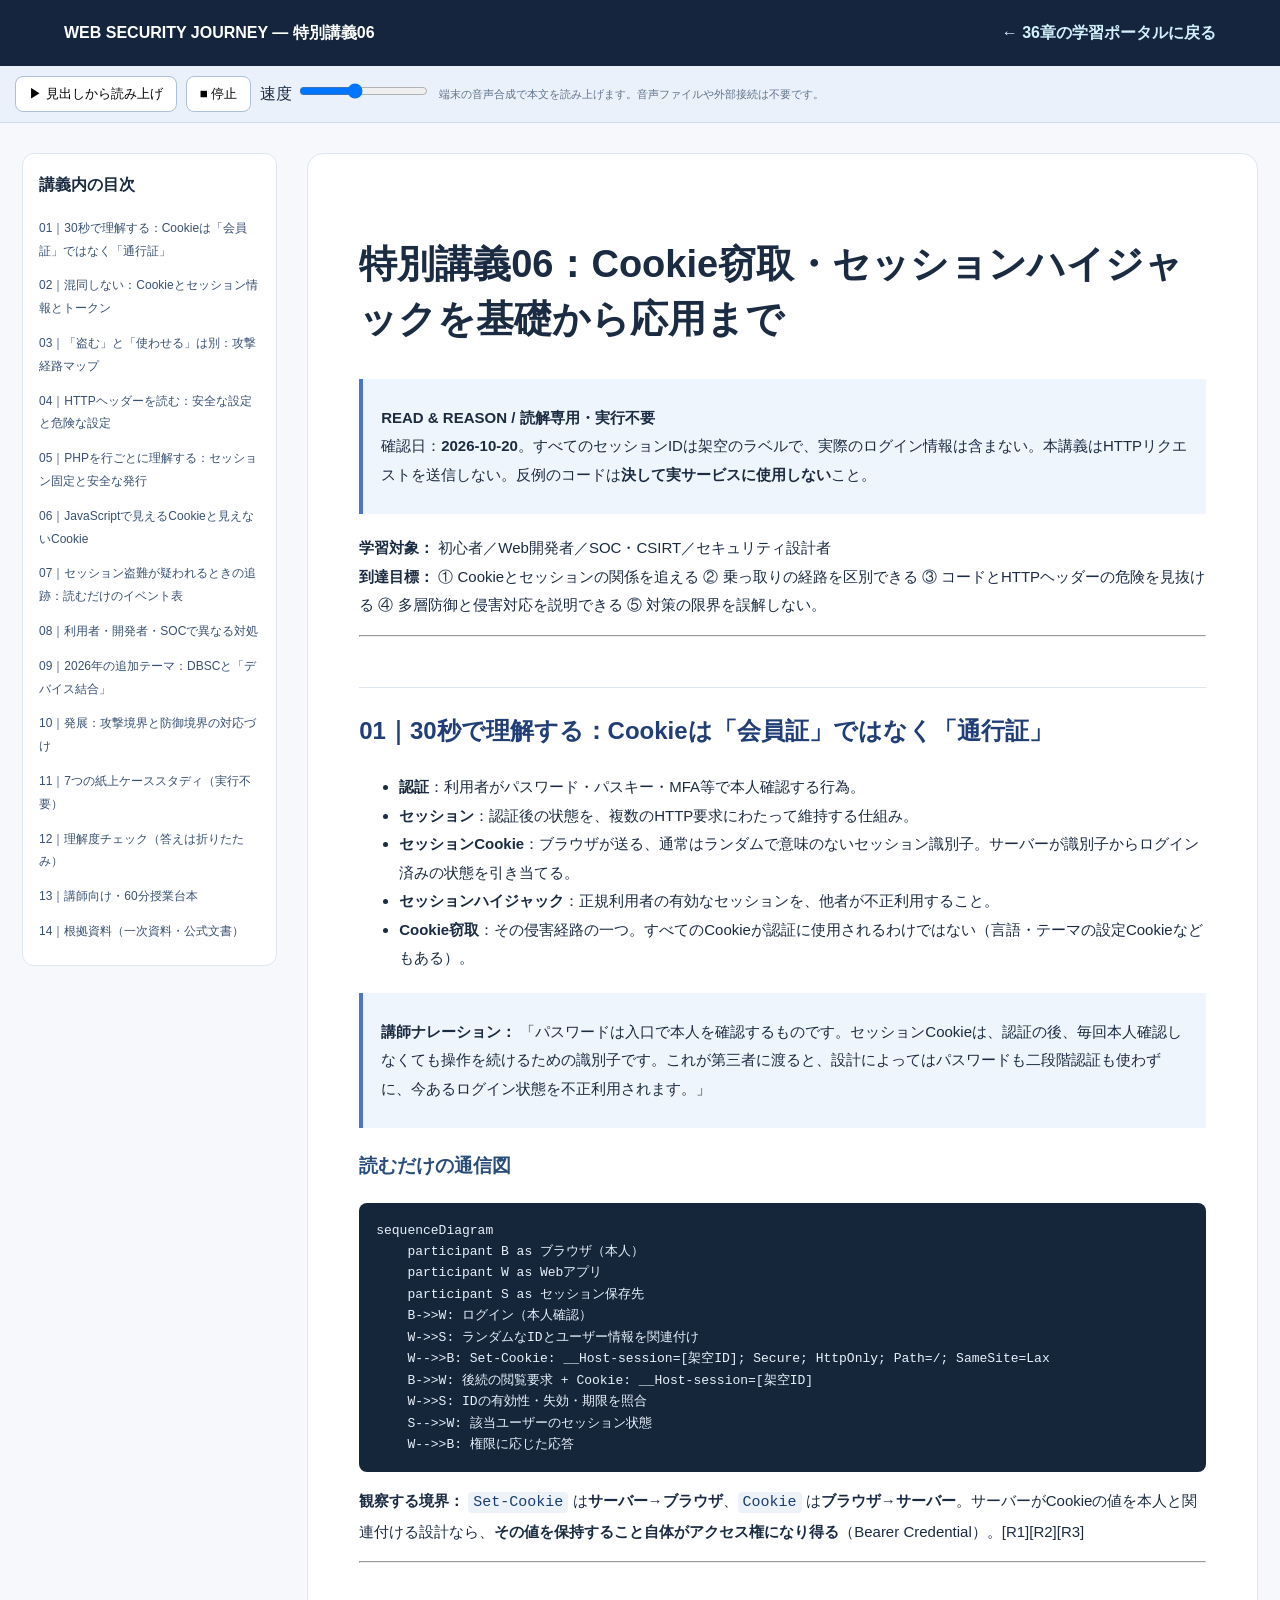
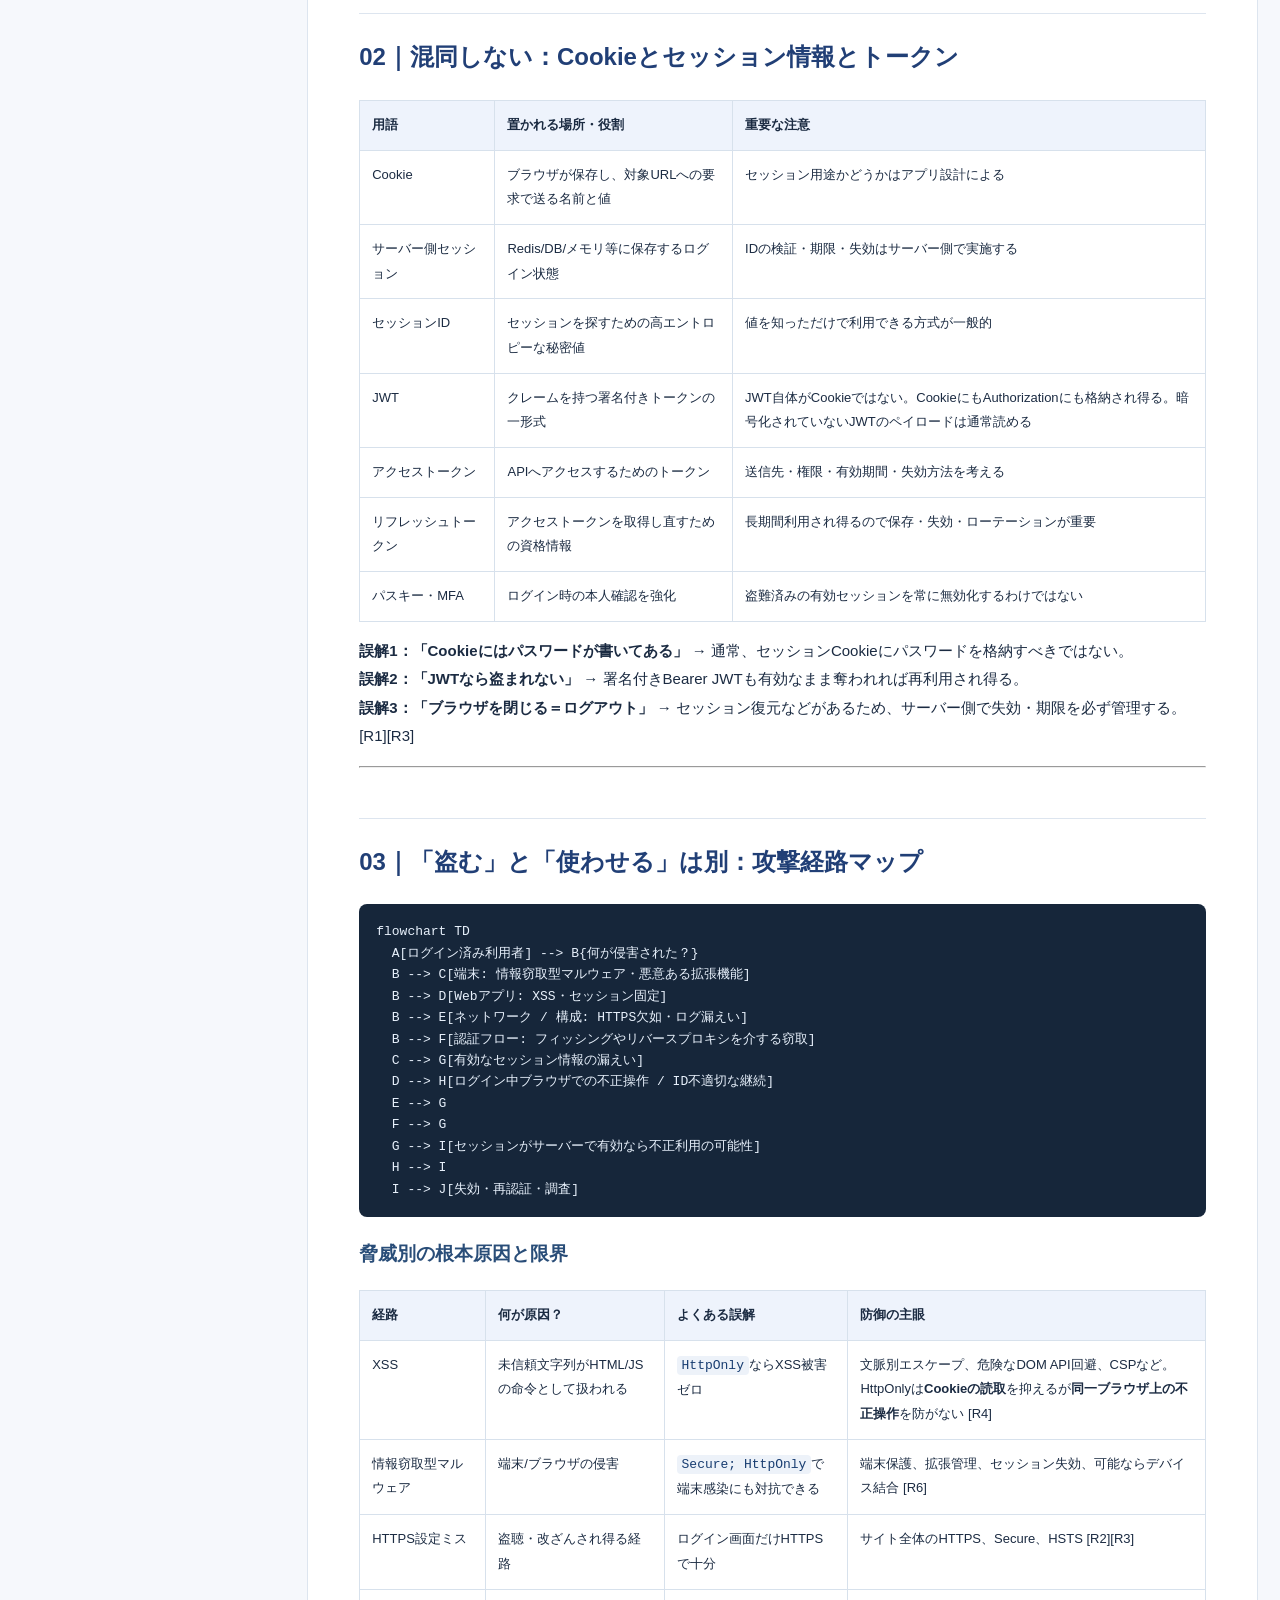
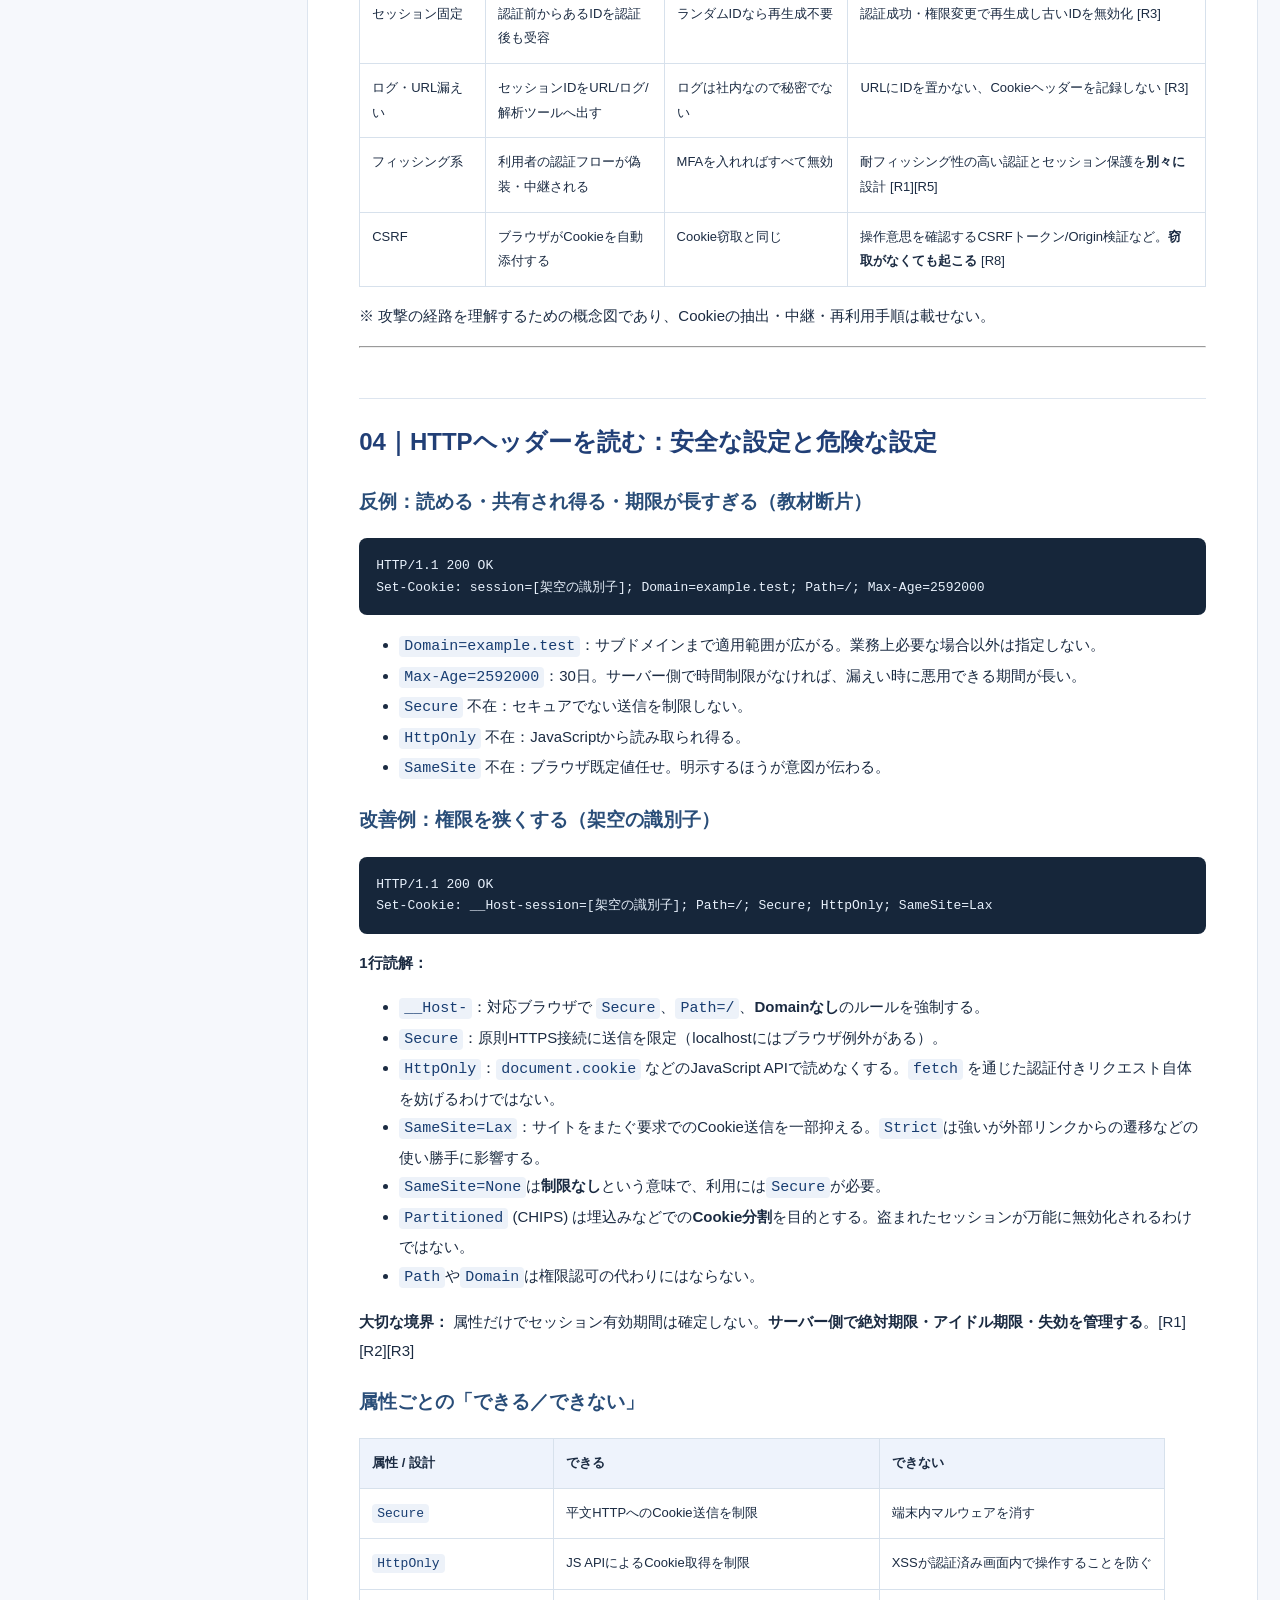
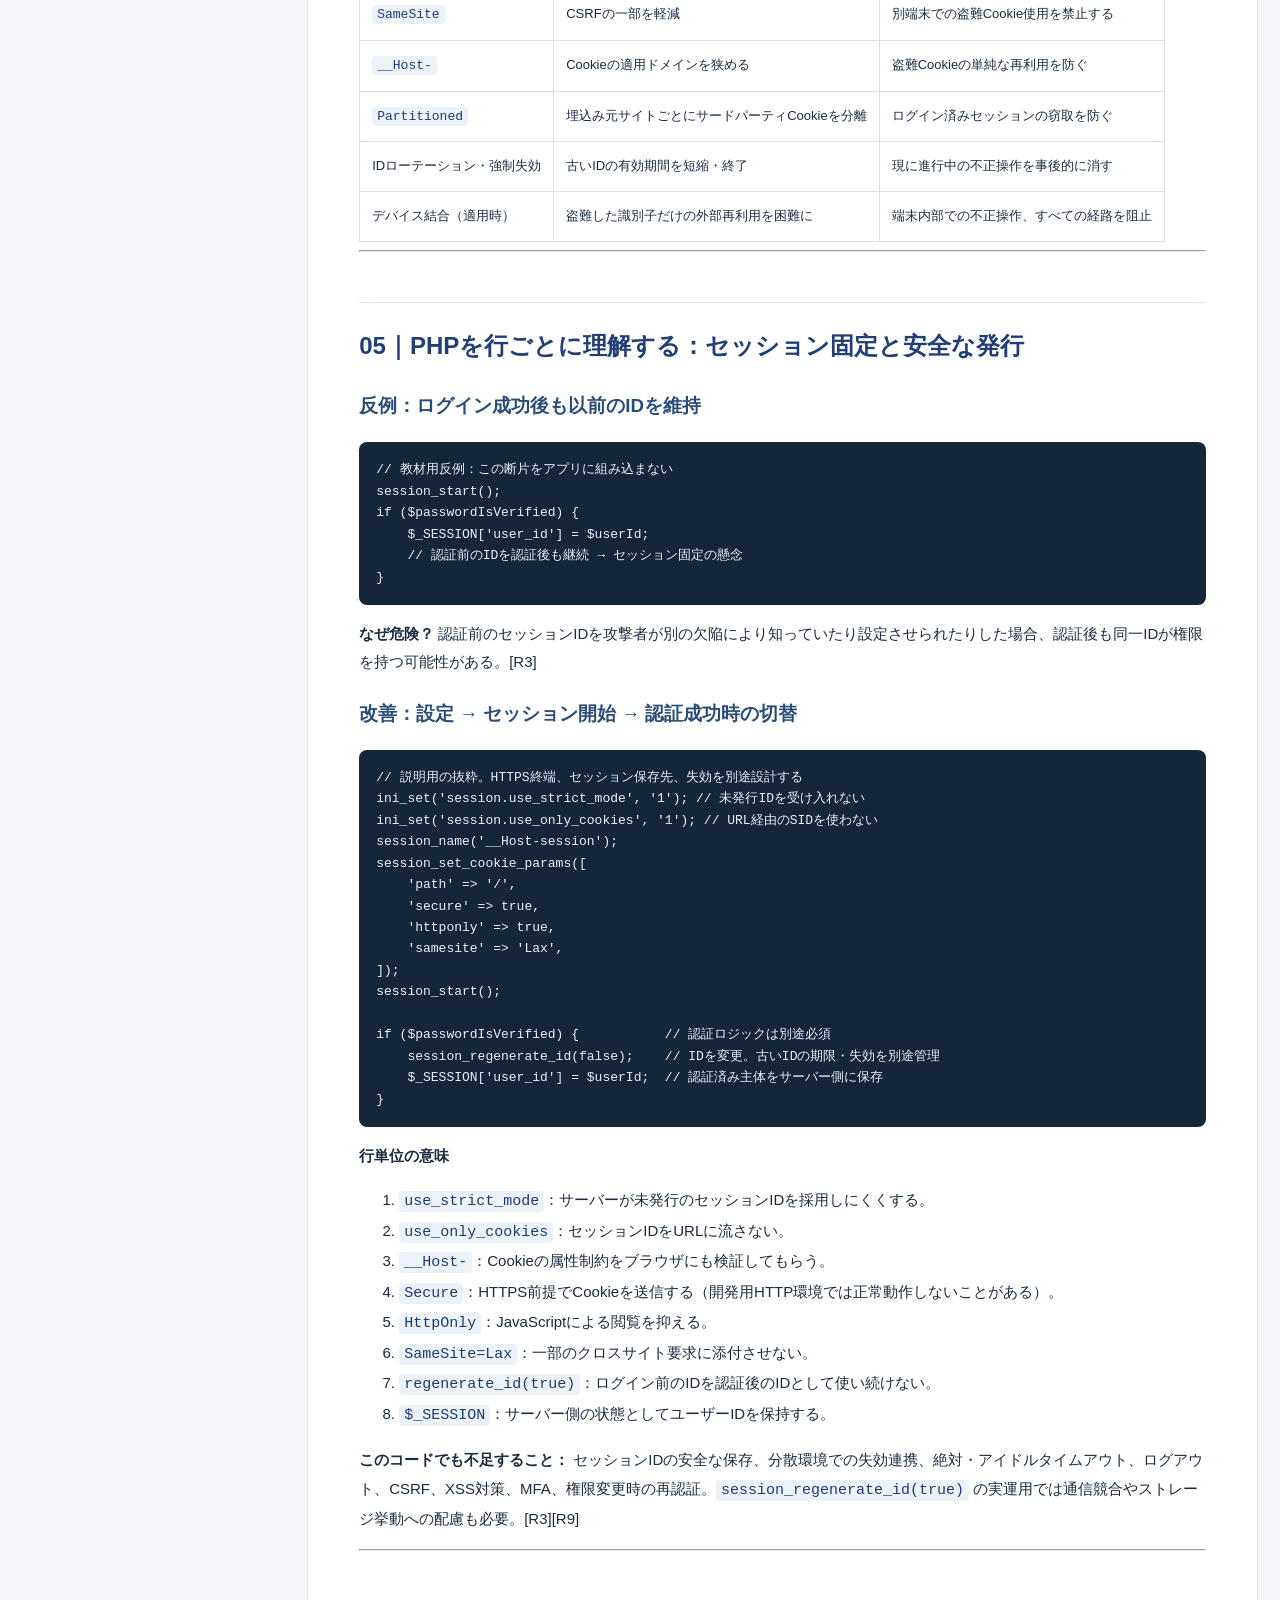
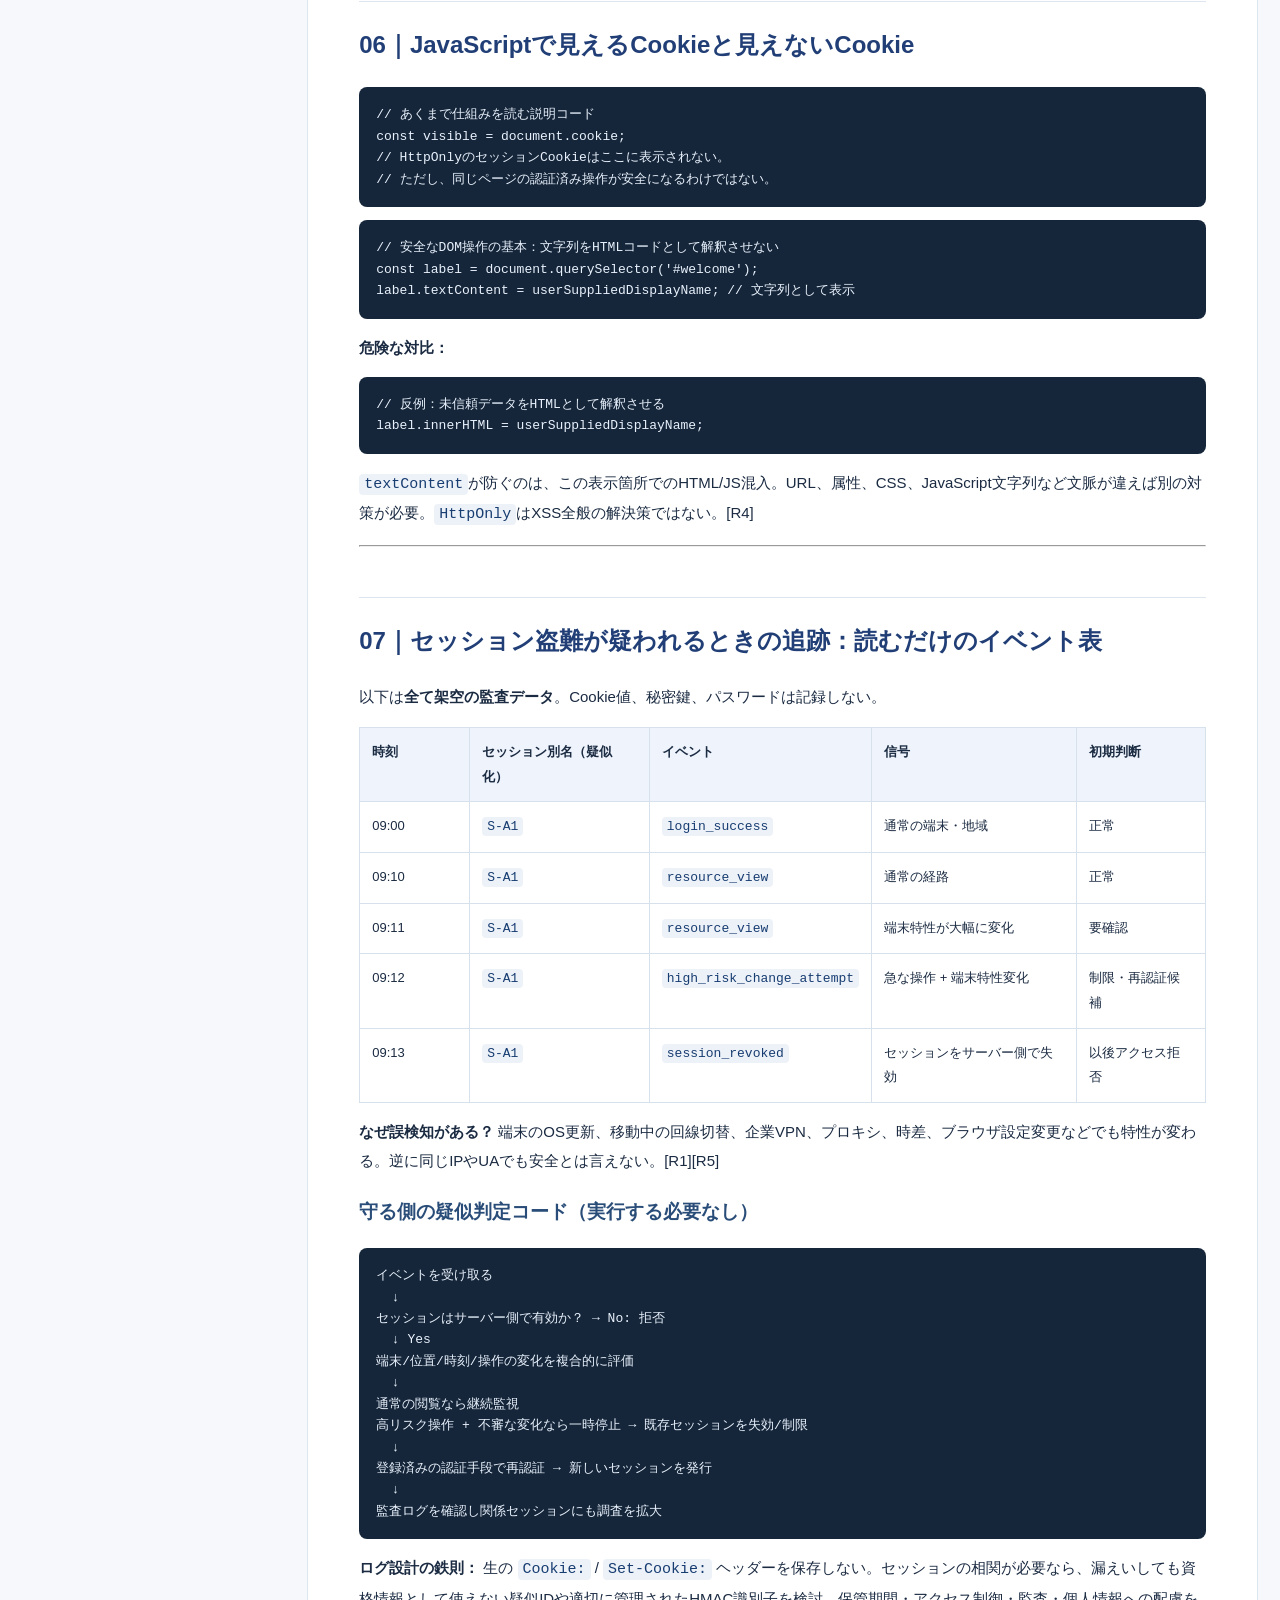
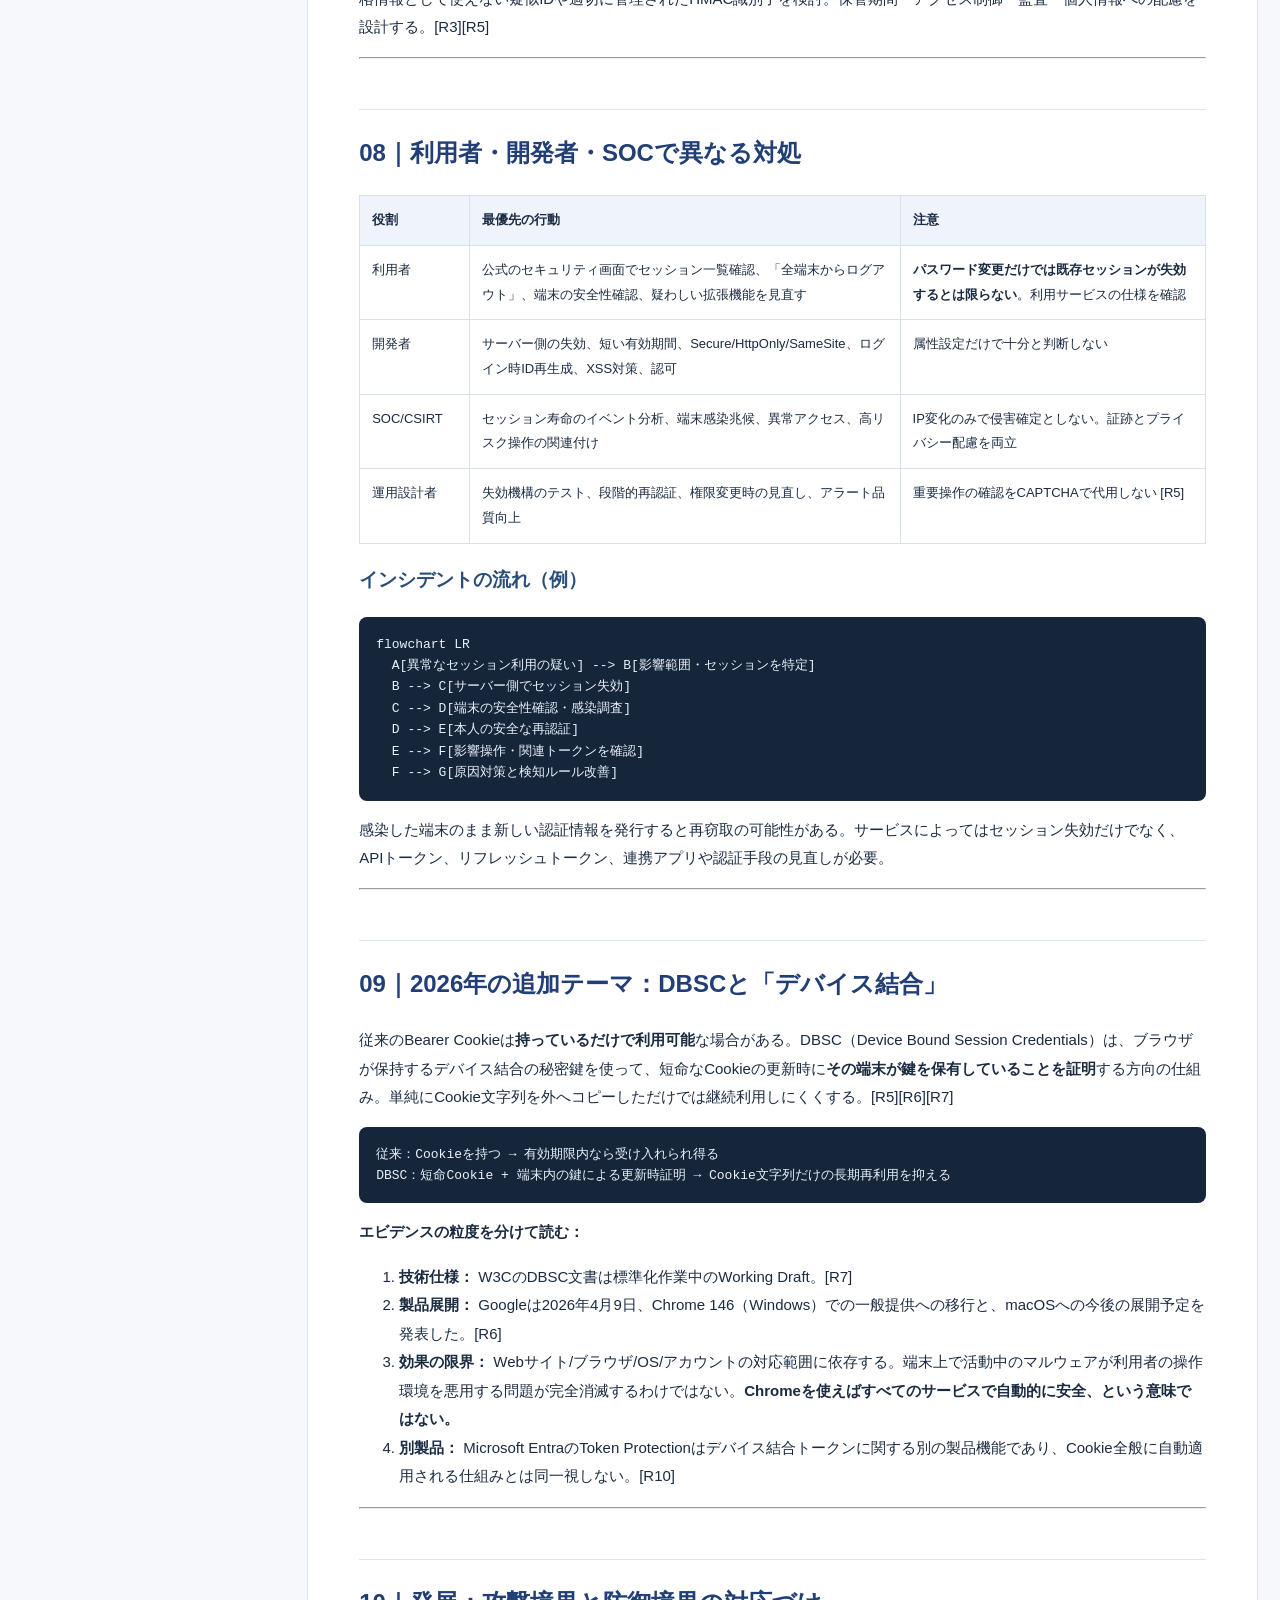
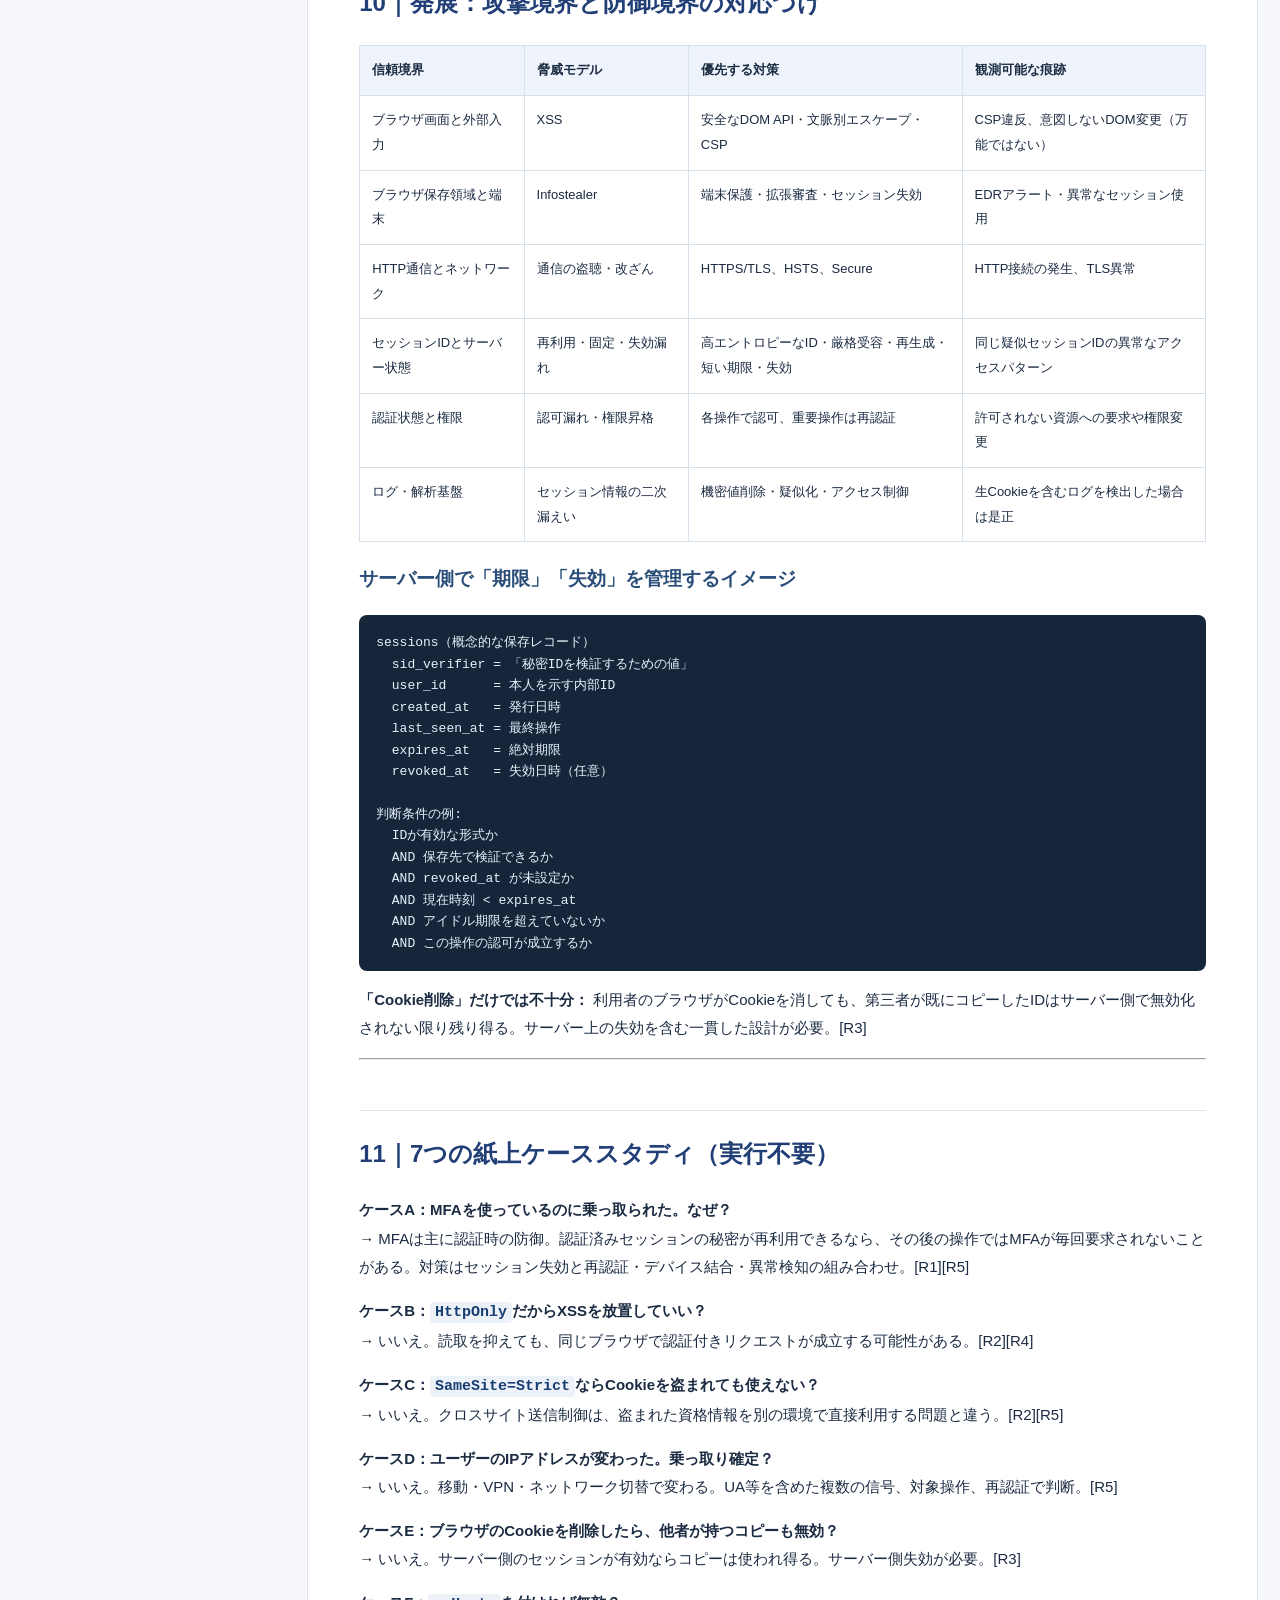
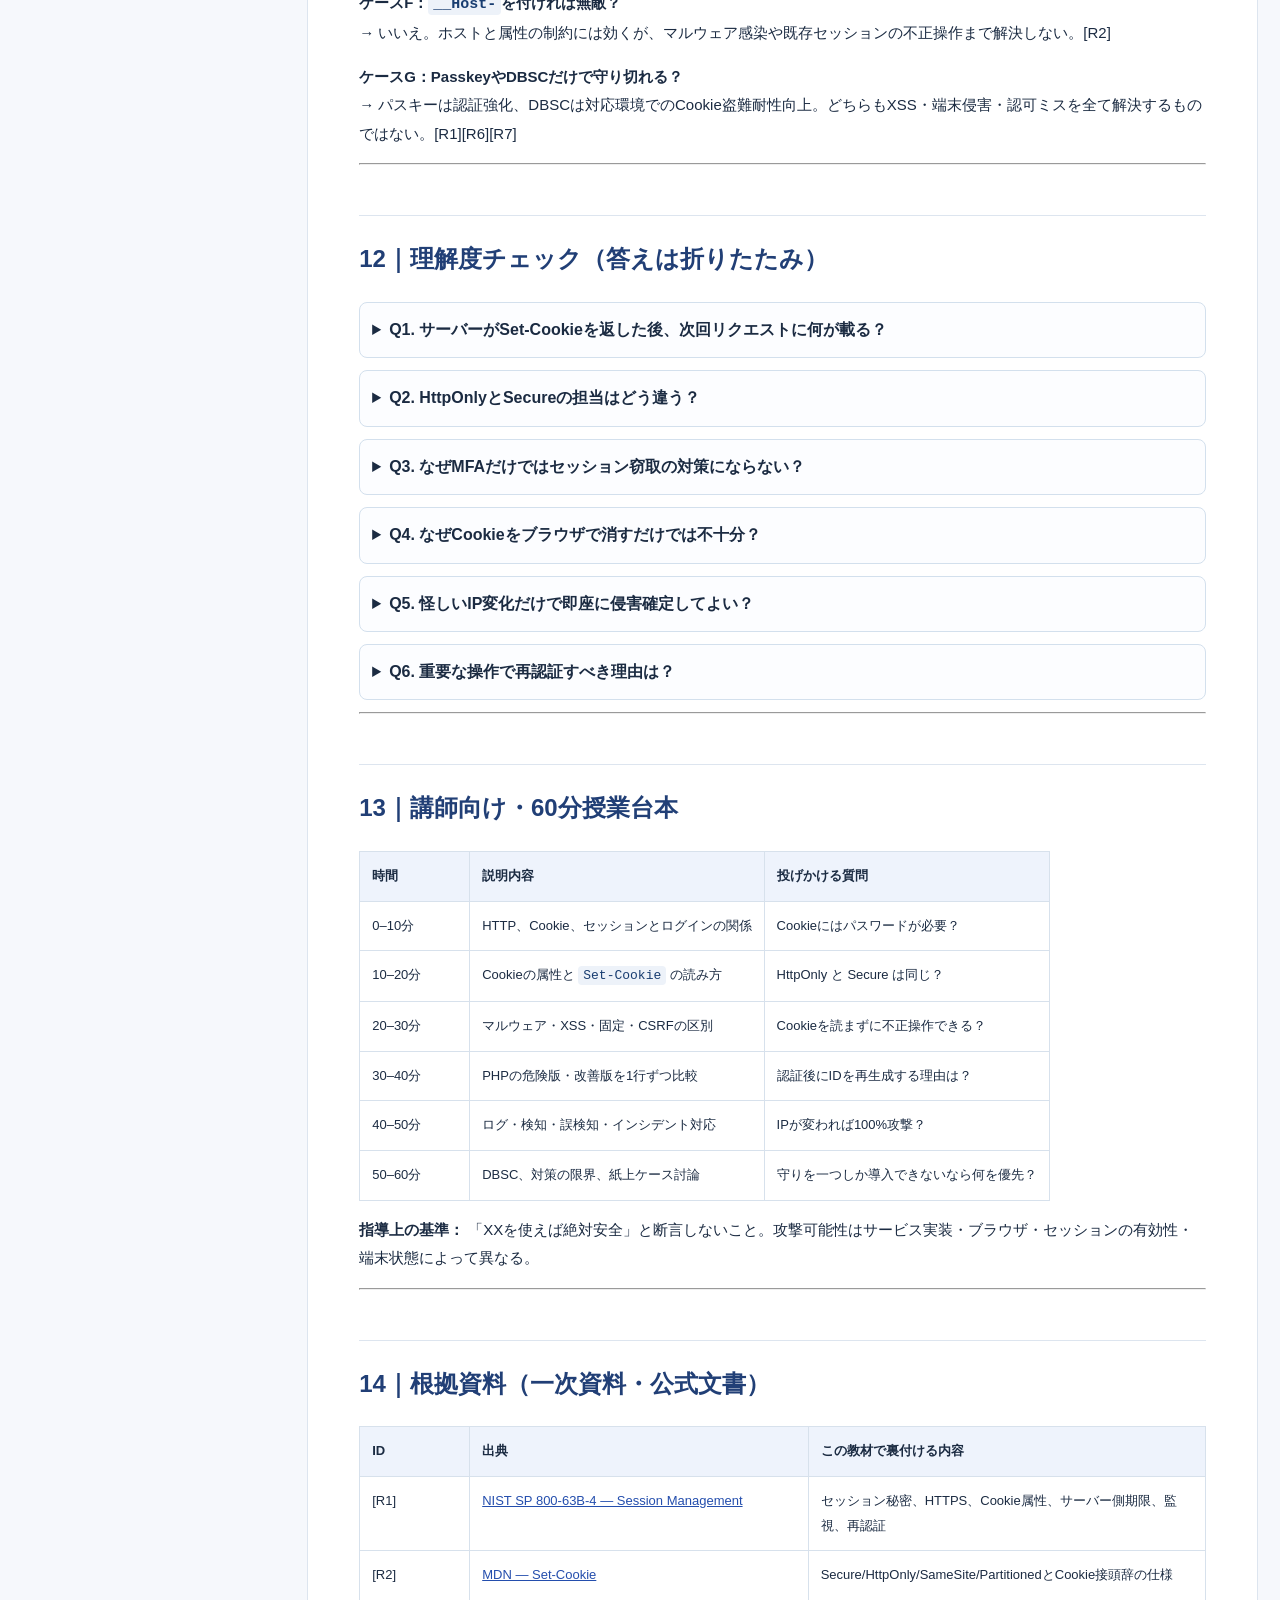
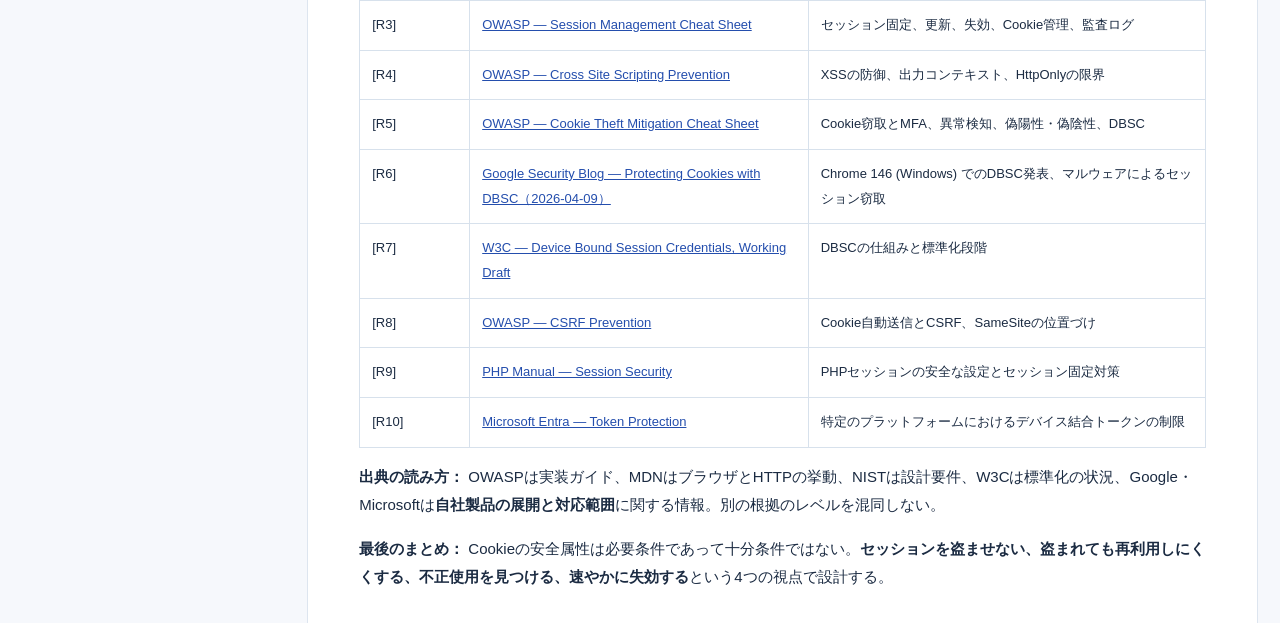
==== docs/cookie-session.html @ 5d8797d1 "Add files via upload" ====
<!doctype html>
<html lang="ja"><head><meta charset="utf-8"><meta name="viewport" content="width=device-width, initial-scale=1">
<title>Cookie窃取・セッションハイジャック | Web Security Journey</title>
<meta name="description" content="Cookieとセッションの基本から、脆弱なコード・検知・PHP対策・DBSCまで、実行不要の日本語講義。">
<style>
:root{--blue:#244ead;--ink:#1b2b42;--border:#dde5ef;--bg:#f6f8fc}
*{box-sizing:border-box}html{scroll-behavior:smooth}body{margin:0;background:var(--bg);color:var(--ink);font-family:-apple-system,BlinkMacSystemFont,'Hiragino Kaku Gothic ProN','Noto Sans JP',sans-serif;line-height:1.9}
.top{background:#14253d;color:white;padding:18px 5vw;display:flex;align-items:center;justify-content:space-between;gap:16px;flex-wrap:wrap}
.top a{color:#d3f0fc;text-decoration:none;font-weight:650}.wrapper{max-width:1450px;margin:auto;display:grid;grid-template-columns:255px minmax(0,1fr);gap:30px;padding:30px 22px}nav{position:sticky;top:25px;align-self:start;max-height:92vh;overflow-y:auto;background:white;border:1px solid var(--border);border-radius:12px;padding:16px}
nav strong{display:block;margin-bottom:10px}nav a{display:block;font-size:12px;text-decoration:none;padding:6px 0;color:#385071}nav a:hover{text-decoration:underline;color:var(--blue)}
article{background:white;border:1px solid var(--border);border-radius:16px;padding:clamp(20px,4vw,55px);min-width:0}h1{font-size:clamp(24px,3vw,38px);line-height:1.45}h2{margin-top:50px;border-top:1px solid var(--border);padding-top:20px;color:#213f76;scroll-margin-top:15px}h3{color:#294d78}p,li{font-size:15px}a{color:var(--blue);overflow-wrap:anywhere}pre{background:#16263a;color:#e8f1fc;padding:17px;border-radius:8px;overflow-x:auto;font-size:13px;line-height:1.65}code{font-family:ui-monospace,SFMono-Regular,Menlo,Consolas,monospace}:not(pre)>code{background:#edf2f9;color:#183d71;padding:2px 5px;border-radius:4px}table{border-collapse:collapse;width:100%;display:block;overflow-x:auto;font-size:13px}th,td{border:1px solid #d7e1ec;padding:12px;text-align:left;vertical-align:top;min-width:110px}th{background:#eef3fc}blockquote{border-left:4px solid #4b75c7;background:#eff5fc;margin:20px 0;padding:10px 18px}details{border:1px solid #d3e0ed;margin:12px 0;border-radius:8px;padding:12px;background:#fcfdff}summary{cursor:pointer;font-weight:700}.voice{position:sticky;top:0;z-index:2;padding:10px 15px;background:#eaf1fb;border-bottom:1px solid #cedbec;display:flex;gap:9px;align-items:center;flex-wrap:wrap}button{border:1px solid #adc0d8;padding:8px 13px;border-radius:8px;background:white;cursor:pointer}button:focus-visible,a:focus-visible{outline:3px solid #e8bd51;outline-offset:2px}.voice small{font-size:11px;color:#61738b}
@media(max-width:920px){.wrapper{display:block;padding:10px}nav{position:static;max-height:260px;overflow-y:auto;margin:15px 0}article{padding:20px}}
</style></head>
<body><div class="top"><strong>WEB SECURITY JOURNEY — 特別講義06</strong><a href="index.html#lesson-31">← 36章の学習ポータルに戻る</a></div>
<div class="voice"><button id="read" type="button">▶ 見出しから読み上げ</button><button id="halt" type="button">■ 停止</button><label>速度 <input id="speed" type="range" min="0.7" max="1.4" step="0.1" value="1"></label><small id="voice-hint">端末の音声合成で本文を読み上げます。音声ファイルや外部接続は不要です。</small></div>
<div class="wrapper"><nav aria-label="講義の見出し一覧"><strong>講義内の目次</strong><a href="#01-30秒で理解する-cookieは-会員証-ではなく-通行証">01｜30秒で理解する：Cookieは「会員証」ではなく「通行証」</a>
<a href="#02-混同しない-cookieとセッション情報とトークン">02｜混同しない：Cookieとセッション情報とトークン</a>
<a href="#03-盗む-と-使わせる-は別-攻撃経路マップ">03｜「盗む」と「使わせる」は別：攻撃経路マップ</a>
<a href="#04-httpヘッダーを読む-安全な設定と危険な設定">04｜HTTPヘッダーを読む：安全な設定と危険な設定</a>
<a href="#05-phpを行ごとに理解する-セッション固定と安全な発行">05｜PHPを行ごとに理解する：セッション固定と安全な発行</a>
<a href="#06-javascriptで見えるcookieと見えないcookie">06｜JavaScriptで見えるCookieと見えないCookie</a>
<a href="#07-セッション盗難が疑われるときの追跡-読むだけのイベント表">07｜セッション盗難が疑われるときの追跡：読むだけのイベント表</a>
<a href="#08-利用者-開発者-socで異なる対処">08｜利用者・開発者・SOCで異なる対処</a>
<a href="#09-2026年の追加テーマ-dbscと-デバイス結合">09｜2026年の追加テーマ：DBSCと「デバイス結合」</a>
<a href="#10-発展-攻撃境界と防御境界の対応づけ">10｜発展：攻撃境界と防御境界の対応づけ</a>
<a href="#11-7つの紙上ケーススタディ-実行不要">11｜7つの紙上ケーススタディ（実行不要）</a>
<a href="#12-理解度チェック-答えは折りたたみ">12｜理解度チェック（答えは折りたたみ）</a>
<a href="#13-講師向け-60分授業台本">13｜講師向け・60分授業台本</a>
<a href="#14-根拠資料-一次資料-公式文書">14｜根拠資料（一次資料・公式文書）</a></nav><article id="reading"><h1 id="特別講義06-cookie窃取-セッションハイジャックを基礎から応用まで">特別講義06：Cookie窃取・セッションハイジャックを基礎から応用まで</h1>
<blockquote>
<p><strong>READ &amp; REASON / 読解専用・実行不要</strong><br>
確認日：<strong>2026-10-20</strong>。すべてのセッションIDは架空のラベルで、実際のログイン情報は含まない。本講義はHTTPリクエストを送信しない。反例のコードは<strong>決して実サービスに使用しない</strong>こと。</p>
</blockquote>
<p><strong>学習対象：</strong> 初心者／Web開発者／SOC・CSIRT／セキュリティ設計者<br>
<strong>到達目標：</strong> ① Cookieとセッションの関係を追える ② 乗っ取りの経路を区別できる ③ コードとHTTPヘッダーの危険を見抜ける ④ 多層防御と侵害対応を説明できる ⑤ 対策の限界を誤解しない。</p>
<hr>
<h2 id="01-30秒で理解する-cookieは-会員証-ではなく-通行証">01｜30秒で理解する：Cookieは「会員証」ではなく「通行証」</h2>
<ul>
<li><strong>認証</strong>：利用者がパスワード・パスキー・MFA等で本人確認する行為。</li>
<li><strong>セッション</strong>：認証後の状態を、複数のHTTP要求にわたって維持する仕組み。</li>
<li><strong>セッションCookie</strong>：ブラウザが送る、通常はランダムで意味のないセッション識別子。サーバーが識別子からログイン済みの状態を引き当てる。</li>
<li><strong>セッションハイジャック</strong>：正規利用者の有効なセッションを、他者が不正利用すること。</li>
<li><strong>Cookie窃取</strong>：その侵害経路の一つ。すべてのCookieが認証に使用されるわけではない（言語・テーマの設定Cookieなどもある）。</li>
</ul>
<blockquote>
<p><strong>講師ナレーション：</strong> 「パスワードは入口で本人を確認するものです。セッションCookieは、認証の後、毎回本人確認しなくても操作を続けるための識別子です。これが第三者に渡ると、設計によってはパスワードも二段階認証も使わずに、今あるログイン状態を不正利用されます。」</p>
</blockquote>
<h3 id="読むだけの通信図">読むだけの通信図</h3>
<pre><code class="language-mermaid">sequenceDiagram
    participant B as ブラウザ（本人）
    participant W as Webアプリ
    participant S as セッション保存先
    B-&gt;&gt;W: ログイン（本人確認）
    W-&gt;&gt;S: ランダムなIDとユーザー情報を関連付け
    W--&gt;&gt;B: Set-Cookie: __Host-session=[架空ID]; Secure; HttpOnly; Path=/; SameSite=Lax
    B-&gt;&gt;W: 後続の閲覧要求 + Cookie: __Host-session=[架空ID]
    W-&gt;&gt;S: IDの有効性・失効・期限を照合
    S--&gt;&gt;W: 該当ユーザーのセッション状態
    W--&gt;&gt;B: 権限に応じた応答
</code></pre>
<p><strong>観察する境界：</strong> <code>Set-Cookie</code> は<strong>サーバー→ブラウザ</strong>、<code>Cookie</code> は<strong>ブラウザ→サーバー</strong>。サーバーがCookieの値を本人と関連付ける設計なら、<strong>その値を保持すること自体がアクセス権になり得る</strong>（Bearer Credential）。[R1][R2][R3]</p>
<hr>
<h2 id="02-混同しない-cookieとセッション情報とトークン">02｜混同しない：Cookieとセッション情報とトークン</h2>
<table>
<thead>
<tr>
<th>用語</th>
<th>置かれる場所・役割</th>
<th>重要な注意</th>
</tr>
</thead>
<tbody>
<tr>
<td>Cookie</td>
<td>ブラウザが保存し、対象URLへの要求で送る名前と値</td>
<td>セッション用途かどうかはアプリ設計による</td>
</tr>
<tr>
<td>サーバー側セッション</td>
<td>Redis/DB/メモリ等に保存するログイン状態</td>
<td>IDの検証・期限・失効はサーバー側で実施する</td>
</tr>
<tr>
<td>セッションID</td>
<td>セッションを探すための高エントロピーな秘密値</td>
<td>値を知っただけで利用できる方式が一般的</td>
</tr>
<tr>
<td>JWT</td>
<td>クレームを持つ署名付きトークンの一形式</td>
<td>JWT自体がCookieではない。CookieにもAuthorizationにも格納され得る。暗号化されていないJWTのペイロードは通常読める</td>
</tr>
<tr>
<td>アクセストークン</td>
<td>APIへアクセスするためのトークン</td>
<td>送信先・権限・有効期間・失効方法を考える</td>
</tr>
<tr>
<td>リフレッシュトークン</td>
<td>アクセストークンを取得し直すための資格情報</td>
<td>長期間利用され得るので保存・失効・ローテーションが重要</td>
</tr>
<tr>
<td>パスキー・MFA</td>
<td>ログイン時の本人確認を強化</td>
<td>盗難済みの有効セッションを常に無効化するわけではない</td>
</tr>
</tbody>
</table>
<p><strong>誤解1：「Cookieにはパスワードが書いてある」</strong> → 通常、セッションCookieにパスワードを格納すべきではない。<br>
<strong>誤解2：「JWTなら盗まれない」</strong> → 署名付きBearer JWTも有効なまま奪われれば再利用され得る。<br>
<strong>誤解3：「ブラウザを閉じる＝ログアウト」</strong> → セッション復元などがあるため、サーバー側で失効・期限を必ず管理する。[R1][R3]</p>
<hr>
<h2 id="03-盗む-と-使わせる-は別-攻撃経路マップ">03｜「盗む」と「使わせる」は別：攻撃経路マップ</h2>
<pre><code class="language-mermaid">flowchart TD
  A[ログイン済み利用者] --&gt; B{何が侵害された？}
  B --&gt; C[端末: 情報窃取型マルウェア・悪意ある拡張機能]
  B --&gt; D[Webアプリ: XSS・セッション固定]
  B --&gt; E[ネットワーク / 構成: HTTPS欠如・ログ漏えい]
  B --&gt; F[認証フロー: フィッシングやリバースプロキシを介する窃取]
  C --&gt; G[有効なセッション情報の漏えい]
  D --&gt; H[ログイン中ブラウザでの不正操作 / ID不適切な継続]
  E --&gt; G
  F --&gt; G
  G --&gt; I[セッションがサーバーで有効なら不正利用の可能性]
  H --&gt; I
  I --&gt; J[失効・再認証・調査]
</code></pre>
<h3 id="脅威別の根本原因と限界">脅威別の根本原因と限界</h3>
<table>
<thead>
<tr>
<th>経路</th>
<th>何が原因？</th>
<th>よくある誤解</th>
<th>防御の主眼</th>
</tr>
</thead>
<tbody>
<tr>
<td>XSS</td>
<td>未信頼文字列がHTML/JSの命令として扱われる</td>
<td><code>HttpOnly</code>ならXSS被害ゼロ</td>
<td>文脈別エスケープ、危険なDOM API回避、CSPなど。HttpOnlyは<strong>Cookieの読取</strong>を抑えるが<strong>同一ブラウザ上の不正操作</strong>を防がない [R4]</td>
</tr>
<tr>
<td>情報窃取型マルウェア</td>
<td>端末/ブラウザの侵害</td>
<td><code>Secure; HttpOnly</code>で端末感染にも対抗できる</td>
<td>端末保護、拡張管理、セッション失効、可能ならデバイス結合 [R6]</td>
</tr>
<tr>
<td>HTTPS設定ミス</td>
<td>盗聴・改ざんされ得る経路</td>
<td>ログイン画面だけHTTPSで十分</td>
<td>サイト全体のHTTPS、Secure、HSTS [R2][R3]</td>
</tr>
<tr>
<td>セッション固定</td>
<td>認証前からあるIDを認証後も受容</td>
<td>ランダムIDなら再生成不要</td>
<td>認証成功・権限変更で再生成し古いIDを無効化 [R3]</td>
</tr>
<tr>
<td>ログ・URL漏えい</td>
<td>セッションIDをURL/ログ/解析ツールへ出す</td>
<td>ログは社内なので秘密でない</td>
<td>URLにIDを置かない、Cookieヘッダーを記録しない [R3]</td>
</tr>
<tr>
<td>フィッシング系</td>
<td>利用者の認証フローが偽装・中継される</td>
<td>MFAを入れればすべて無効</td>
<td>耐フィッシング性の高い認証とセッション保護を<strong>別々に</strong>設計 [R1][R5]</td>
</tr>
<tr>
<td>CSRF</td>
<td>ブラウザがCookieを自動添付する</td>
<td>Cookie窃取と同じ</td>
<td>操作意思を確認するCSRFトークン/Origin検証など。<strong>窃取がなくても起こる</strong> [R8]</td>
</tr>
</tbody>
</table>
<p>※ 攻撃の経路を理解するための概念図であり、Cookieの抽出・中継・再利用手順は載せない。</p>
<hr>
<h2 id="04-httpヘッダーを読む-安全な設定と危険な設定">04｜HTTPヘッダーを読む：安全な設定と危険な設定</h2>
<h3 id="反例-読める-共有され得る-期限が長すぎる-教材断片">反例：読める・共有され得る・期限が長すぎる（教材断片）</h3>
<pre><code class="language-http">HTTP/1.1 200 OK
Set-Cookie: session=[架空の識別子]; Domain=example.test; Path=/; Max-Age=2592000
</code></pre>
<ul>
<li><code>Domain=example.test</code>：サブドメインまで適用範囲が広がる。業務上必要な場合以外は指定しない。</li>
<li><code>Max-Age=2592000</code>：30日。サーバー側で時間制限がなければ、漏えい時に悪用できる期間が長い。</li>
<li><code>Secure</code> 不在：セキュアでない送信を制限しない。</li>
<li><code>HttpOnly</code> 不在：JavaScriptから読み取られ得る。</li>
<li><code>SameSite</code> 不在：ブラウザ既定値任せ。明示するほうが意図が伝わる。</li>
</ul>
<h3 id="改善例-権限を狭くする-架空の識別子">改善例：権限を狭くする（架空の識別子）</h3>
<pre><code class="language-http">HTTP/1.1 200 OK
Set-Cookie: __Host-session=[架空の識別子]; Path=/; Secure; HttpOnly; SameSite=Lax
</code></pre>
<p><strong>1行読解：</strong></p>
<ul>
<li><code>__Host-</code>：対応ブラウザで <code>Secure</code>、<code>Path=/</code>、<strong>Domainなし</strong>のルールを強制する。</li>
<li><code>Secure</code>：原則HTTPS接続に送信を限定（localhostにはブラウザ例外がある）。</li>
<li><code>HttpOnly</code>：<code>document.cookie</code> などのJavaScript APIで読めなくする。<code>fetch</code> を通じた認証付きリクエスト自体を妨げるわけではない。</li>
<li><code>SameSite=Lax</code>：サイトをまたぐ要求でのCookie送信を一部抑える。<code>Strict</code>は強いが外部リンクからの遷移などの使い勝手に影響する。</li>
<li><code>SameSite=None</code>は<strong>制限なし</strong>という意味で、利用には<code>Secure</code>が必要。</li>
<li><code>Partitioned</code> (CHIPS) は埋込みなどでの<strong>Cookie分割</strong>を目的とする。盗まれたセッションが万能に無効化されるわけではない。</li>
<li><code>Path</code>や<code>Domain</code>は権限認可の代わりにはならない。</li>
</ul>
<p><strong>大切な境界：</strong> 属性だけでセッション有効期間は確定しない。<strong>サーバー側で絶対期限・アイドル期限・失効を管理する</strong>。[R1][R2][R3]</p>
<h3 id="属性ごとの-できる-できない">属性ごとの「できる／できない」</h3>
<table>
<thead>
<tr>
<th>属性 / 設計</th>
<th>できる</th>
<th>できない</th>
</tr>
</thead>
<tbody>
<tr>
<td><code>Secure</code></td>
<td>平文HTTPへのCookie送信を制限</td>
<td>端末内マルウェアを消す</td>
</tr>
<tr>
<td><code>HttpOnly</code></td>
<td>JS APIによるCookie取得を制限</td>
<td>XSSが認証済み画面内で操作することを防ぐ</td>
</tr>
<tr>
<td><code>SameSite</code></td>
<td>CSRFの一部を軽減</td>
<td>別端末での盗難Cookie使用を禁止する</td>
</tr>
<tr>
<td><code>__Host-</code></td>
<td>Cookieの適用ドメインを狭める</td>
<td>盗難Cookieの単純な再利用を防ぐ</td>
</tr>
<tr>
<td><code>Partitioned</code></td>
<td>埋込み元サイトごとにサードパーティCookieを分離</td>
<td>ログイン済みセッションの窃取を防ぐ</td>
</tr>
<tr>
<td>IDローテーション・強制失効</td>
<td>古いIDの有効期間を短縮・終了</td>
<td>現に進行中の不正操作を事後的に消す</td>
</tr>
<tr>
<td>デバイス結合（適用時）</td>
<td>盗難した識別子だけの外部再利用を困難に</td>
<td>端末内部での不正操作、すべての経路を阻止</td>
</tr>
</tbody>
</table>
<hr>
<h2 id="05-phpを行ごとに理解する-セッション固定と安全な発行">05｜PHPを行ごとに理解する：セッション固定と安全な発行</h2>
<h3 id="反例-ログイン成功後も以前のidを維持">反例：ログイン成功後も以前のIDを維持</h3>
<pre><code class="language-php">// 教材用反例：この断片をアプリに組み込まない
session_start();
if ($passwordIsVerified) {
    $_SESSION['user_id'] = $userId;
    // 認証前のIDを認証後も継続 → セッション固定の懸念
}
</code></pre>
<p><strong>なぜ危険？</strong> 認証前のセッションIDを攻撃者が別の欠陥により知っていたり設定させられたりした場合、認証後も同一IDが権限を持つ可能性がある。[R3]</p>
<h3 id="改善-設定-セッション開始-認証成功時の切替">改善：設定 → セッション開始 → 認証成功時の切替</h3>
<pre><code class="language-php">// 説明用の抜粋。HTTPS終端、セッション保存先、失効を別途設計する
ini_set('session.use_strict_mode', '1'); // 未発行IDを受け入れない
ini_set('session.use_only_cookies', '1'); // URL経由のSIDを使わない
session_name('__Host-session');
session_set_cookie_params([
    'path' =&gt; '/',
    'secure' =&gt; true,
    'httponly' =&gt; true,
    'samesite' =&gt; 'Lax',
]);
session_start();

if ($passwordIsVerified) {           // 認証ロジックは別途必須
    session_regenerate_id(false);    // IDを変更。古いIDの期限・失効を別途管理
    $_SESSION['user_id'] = $userId;  // 認証済み主体をサーバー側に保存
}
</code></pre>
<p><strong>行単位の意味</strong></p>
<ol>
<li><code>use_strict_mode</code>：サーバーが未発行のセッションIDを採用しにくくする。</li>
<li><code>use_only_cookies</code>：セッションIDをURLに流さない。</li>
<li><code>__Host-</code>：Cookieの属性制約をブラウザにも検証してもらう。</li>
<li><code>Secure</code>：HTTPS前提でCookieを送信する（開発用HTTP環境では正常動作しないことがある）。</li>
<li><code>HttpOnly</code>：JavaScriptによる閲覧を抑える。</li>
<li><code>SameSite=Lax</code>：一部のクロスサイト要求に添付させない。</li>
<li><code>regenerate_id(true)</code>：ログイン前のIDを認証後のIDとして使い続けない。</li>
<li><code>$_SESSION</code>：サーバー側の状態としてユーザーIDを保持する。</li>
</ol>
<p><strong>このコードでも不足すること：</strong> セッションIDの安全な保存、分散環境での失効連携、絶対・アイドルタイムアウト、ログアウト、CSRF、XSS対策、MFA、権限変更時の再認証。<code>session_regenerate_id(true)</code> の実運用では通信競合やストレージ挙動への配慮も必要。[R3][R9]</p>
<hr>
<h2 id="06-javascriptで見えるcookieと見えないcookie">06｜JavaScriptで見えるCookieと見えないCookie</h2>
<pre><code class="language-javascript">// あくまで仕組みを読む説明コード
const visible = document.cookie;
// HttpOnlyのセッションCookieはここに表示されない。
// ただし、同じページの認証済み操作が安全になるわけではない。
</code></pre>
<pre><code class="language-javascript">// 安全なDOM操作の基本：文字列をHTMLコードとして解釈させない
const label = document.querySelector('#welcome');
label.textContent = userSuppliedDisplayName; // 文字列として表示
</code></pre>
<p><strong>危険な対比：</strong></p>
<pre><code class="language-javascript">// 反例：未信頼データをHTMLとして解釈させる
label.innerHTML = userSuppliedDisplayName;
</code></pre>
<p><code>textContent</code>が防ぐのは、この表示箇所でのHTML/JS混入。URL、属性、CSS、JavaScript文字列など文脈が違えば別の対策が必要。<code>HttpOnly</code>はXSS全般の解決策ではない。[R4]</p>
<hr>
<h2 id="07-セッション盗難が疑われるときの追跡-読むだけのイベント表">07｜セッション盗難が疑われるときの追跡：読むだけのイベント表</h2>
<p>以下は<strong>全て架空の監査データ</strong>。Cookie値、秘密鍵、パスワードは記録しない。</p>
<table>
<thead>
<tr>
<th>時刻</th>
<th>セッション別名（疑似化）</th>
<th>イベント</th>
<th>信号</th>
<th>初期判断</th>
</tr>
</thead>
<tbody>
<tr>
<td>09:00</td>
<td><code>S-A1</code></td>
<td><code>login_success</code></td>
<td>通常の端末・地域</td>
<td>正常</td>
</tr>
<tr>
<td>09:10</td>
<td><code>S-A1</code></td>
<td><code>resource_view</code></td>
<td>通常の経路</td>
<td>正常</td>
</tr>
<tr>
<td>09:11</td>
<td><code>S-A1</code></td>
<td><code>resource_view</code></td>
<td>端末特性が大幅に変化</td>
<td>要確認</td>
</tr>
<tr>
<td>09:12</td>
<td><code>S-A1</code></td>
<td><code>high_risk_change_attempt</code></td>
<td>急な操作 + 端末特性変化</td>
<td>制限・再認証候補</td>
</tr>
<tr>
<td>09:13</td>
<td><code>S-A1</code></td>
<td><code>session_revoked</code></td>
<td>セッションをサーバー側で失効</td>
<td>以後アクセス拒否</td>
</tr>
</tbody>
</table>
<p><strong>なぜ誤検知がある？</strong> 端末のOS更新、移動中の回線切替、企業VPN、プロキシ、時差、ブラウザ設定変更などでも特性が変わる。逆に同じIPやUAでも安全とは言えない。[R1][R5]</p>
<h3 id="守る側の疑似判定コード-実行する必要なし">守る側の疑似判定コード（実行する必要なし）</h3>
<pre><code class="language-text">イベントを受け取る
  ↓
セッションはサーバー側で有効か？ → No: 拒否
  ↓ Yes
端末/位置/時刻/操作の変化を複合的に評価
  ↓
通常の閲覧なら継続監視
高リスク操作 + 不審な変化なら一時停止 → 既存セッションを失効/制限
  ↓
登録済みの認証手段で再認証 → 新しいセッションを発行
  ↓
監査ログを確認し関係セッションにも調査を拡大
</code></pre>
<p><strong>ログ設計の鉄則：</strong> 生の <code>Cookie:</code> / <code>Set-Cookie:</code> ヘッダーを保存しない。セッションの相関が必要なら、漏えいしても資格情報として使えない疑似IDや適切に管理されたHMAC識別子を検討。保管期間・アクセス制御・監査・個人情報への配慮を設計する。[R3][R5]</p>
<hr>
<h2 id="08-利用者-開発者-socで異なる対処">08｜利用者・開発者・SOCで異なる対処</h2>
<table>
<thead>
<tr>
<th>役割</th>
<th>最優先の行動</th>
<th>注意</th>
</tr>
</thead>
<tbody>
<tr>
<td>利用者</td>
<td>公式のセキュリティ画面でセッション一覧確認、「全端末からログアウト」、端末の安全性確認、疑わしい拡張機能を見直す</td>
<td><strong>パスワード変更だけでは既存セッションが失効するとは限らない</strong>。利用サービスの仕様を確認</td>
</tr>
<tr>
<td>開発者</td>
<td>サーバー側の失効、短い有効期間、Secure/HttpOnly/SameSite、ログイン時ID再生成、XSS対策、認可</td>
<td>属性設定だけで十分と判断しない</td>
</tr>
<tr>
<td>SOC/CSIRT</td>
<td>セッション寿命のイベント分析、端末感染兆候、異常アクセス、高リスク操作の関連付け</td>
<td>IP変化のみで侵害確定としない。証跡とプライバシー配慮を両立</td>
</tr>
<tr>
<td>運用設計者</td>
<td>失効機構のテスト、段階的再認証、権限変更時の見直し、アラート品質向上</td>
<td>重要操作の確認をCAPTCHAで代用しない [R5]</td>
</tr>
</tbody>
</table>
<h3 id="インシデントの流れ-例">インシデントの流れ（例）</h3>
<pre><code class="language-mermaid">flowchart LR
  A[異常なセッション利用の疑い] --&gt; B[影響範囲・セッションを特定]
  B --&gt; C[サーバー側でセッション失効]
  C --&gt; D[端末の安全性確認・感染調査]
  D --&gt; E[本人の安全な再認証]
  E --&gt; F[影響操作・関連トークンを確認]
  F --&gt; G[原因対策と検知ルール改善]
</code></pre>
<p>感染した端末のまま新しい認証情報を発行すると再窃取の可能性がある。サービスによってはセッション失効だけでなく、APIトークン、リフレッシュトークン、連携アプリや認証手段の見直しが必要。</p>
<hr>
<h2 id="09-2026年の追加テーマ-dbscと-デバイス結合">09｜2026年の追加テーマ：DBSCと「デバイス結合」</h2>
<p>従来のBearer Cookieは<strong>持っているだけで利用可能</strong>な場合がある。DBSC（Device Bound Session Credentials）は、ブラウザが保持するデバイス結合の秘密鍵を使って、短命なCookieの更新時に<strong>その端末が鍵を保有していることを証明</strong>する方向の仕組み。単純にCookie文字列を外へコピーしただけでは継続利用しにくくする。[R5][R6][R7]</p>
<pre><code class="language-text">従来：Cookieを持つ → 有効期限内なら受け入れられ得る
DBSC：短命Cookie + 端末内の鍵による更新時証明 → Cookie文字列だけの長期再利用を抑える
</code></pre>
<p><strong>エビデンスの粒度を分けて読む：</strong></p>
<ol>
<li><strong>技術仕様：</strong> W3CのDBSC文書は標準化作業中のWorking Draft。[R7]</li>
<li><strong>製品展開：</strong> Googleは2026年4月9日、Chrome 146（Windows）での一般提供への移行と、macOSへの今後の展開予定を発表した。[R6]</li>
<li><strong>効果の限界：</strong> Webサイト/ブラウザ/OS/アカウントの対応範囲に依存する。端末上で活動中のマルウェアが利用者の操作環境を悪用する問題が完全消滅するわけではない。<strong>Chromeを使えばすべてのサービスで自動的に安全、という意味ではない。</strong></li>
<li><strong>別製品：</strong> Microsoft EntraのToken Protectionはデバイス結合トークンに関する別の製品機能であり、Cookie全般に自動適用される仕組みとは同一視しない。[R10]</li>
</ol>
<hr>
<h2 id="10-発展-攻撃境界と防御境界の対応づけ">10｜発展：攻撃境界と防御境界の対応づけ</h2>
<table>
<thead>
<tr>
<th>信頼境界</th>
<th>脅威モデル</th>
<th>優先する対策</th>
<th>観測可能な痕跡</th>
</tr>
</thead>
<tbody>
<tr>
<td>ブラウザ画面と外部入力</td>
<td>XSS</td>
<td>安全なDOM API・文脈別エスケープ・CSP</td>
<td>CSP違反、意図しないDOM変更（万能ではない）</td>
</tr>
<tr>
<td>ブラウザ保存領域と端末</td>
<td>Infostealer</td>
<td>端末保護・拡張審査・セッション失効</td>
<td>EDRアラート・異常なセッション使用</td>
</tr>
<tr>
<td>HTTP通信とネットワーク</td>
<td>通信の盗聴・改ざん</td>
<td>HTTPS/TLS、HSTS、Secure</td>
<td>HTTP接続の発生、TLS異常</td>
</tr>
<tr>
<td>セッションIDとサーバー状態</td>
<td>再利用・固定・失効漏れ</td>
<td>高エントロピーなID・厳格受容・再生成・短い期限・失効</td>
<td>同じ疑似セッションIDの異常なアクセスパターン</td>
</tr>
<tr>
<td>認証状態と権限</td>
<td>認可漏れ・権限昇格</td>
<td>各操作で認可、重要操作は再認証</td>
<td>許可されない資源への要求や権限変更</td>
</tr>
<tr>
<td>ログ・解析基盤</td>
<td>セッション情報の二次漏えい</td>
<td>機密値削除・疑似化・アクセス制御</td>
<td>生Cookieを含むログを検出した場合は是正</td>
</tr>
</tbody>
</table>
<h3 id="サーバー側で-期限-失効-を管理するイメージ">サーバー側で「期限」「失効」を管理するイメージ</h3>
<pre><code class="language-text">sessions（概念的な保存レコード）
  sid_verifier = 「秘密IDを検証するための値」
  user_id      = 本人を示す内部ID
  created_at   = 発行日時
  last_seen_at = 最終操作
  expires_at   = 絶対期限
  revoked_at   = 失効日時（任意）

判断条件の例:
  IDが有効な形式か
  AND 保存先で検証できるか
  AND revoked_at が未設定か
  AND 現在時刻 &lt; expires_at
  AND アイドル期限を超えていないか
  AND この操作の認可が成立するか
</code></pre>
<p><strong>「Cookie削除」だけでは不十分：</strong> 利用者のブラウザがCookieを消しても、第三者が既にコピーしたIDはサーバー側で無効化されない限り残り得る。サーバー上の失効を含む一貫した設計が必要。[R3]</p>
<hr>
<h2 id="11-7つの紙上ケーススタディ-実行不要">11｜7つの紙上ケーススタディ（実行不要）</h2>
<p><strong>ケースA：MFAを使っているのに乗っ取られた。なぜ？</strong><br>
→ MFAは主に認証時の防御。認証済みセッションの秘密が再利用できるなら、その後の操作ではMFAが毎回要求されないことがある。対策はセッション失効と再認証・デバイス結合・異常検知の組み合わせ。[R1][R5]</p>
<p><strong>ケースB：<code>HttpOnly</code>だからXSSを放置していい？</strong><br>
→ いいえ。読取を抑えても、同じブラウザで認証付きリクエストが成立する可能性がある。[R2][R4]</p>
<p><strong>ケースC：<code>SameSite=Strict</code>ならCookieを盗まれても使えない？</strong><br>
→ いいえ。クロスサイト送信制御は、盗まれた資格情報を別の環境で直接利用する問題と違う。[R2][R5]</p>
<p><strong>ケースD：ユーザーのIPアドレスが変わった。乗っ取り確定？</strong><br>
→ いいえ。移動・VPN・ネットワーク切替で変わる。UA等を含めた複数の信号、対象操作、再認証で判断。[R5]</p>
<p><strong>ケースE：ブラウザのCookieを削除したら、他者が持つコピーも無効？</strong><br>
→ いいえ。サーバー側のセッションが有効ならコピーは使われ得る。サーバー側失効が必要。[R3]</p>
<p><strong>ケースF：<code>__Host-</code>を付ければ無敵？</strong><br>
→ いいえ。ホストと属性の制約には効くが、マルウェア感染や既存セッションの不正操作まで解決しない。[R2]</p>
<p><strong>ケースG：PasskeyやDBSCだけで守り切れる？</strong><br>
→ パスキーは認証強化、DBSCは対応環境でのCookie盗難耐性向上。どちらもXSS・端末侵害・認可ミスを全て解決するものではない。[R1][R6][R7]</p>
<hr>
<h2 id="12-理解度チェック-答えは折りたたみ">12｜理解度チェック（答えは折りたたみ）</h2>
<details><summary>Q1. サーバーがSet-Cookieを返した後、次回リクエストに何が載る？</summary>
<p><code>Cookie: 名前=値</code> の形でブラウザから対象サーバーへ送られる（送信対象は属性やブラウザ規則による）。<code>Set-Cookie</code> は応答側。</p>
</details>
<details><summary>Q2. HttpOnlyとSecureの担当はどう違う？</summary>
<p>HttpOnlyはJS APIからの閲覧制限、SecureはCookieが送られる転送プロトコルの制限。どちらも端末感染を単独で防げない。</p>
</details>
<details><summary>Q3. なぜMFAだけではセッション窃取の対策にならない？</summary>
<p>MFAが認証前後の境界を強化しても、その後に発行されたBearerセッションが漏えいすれば、そのセッションが再利用され得るから。</p>
</details>
<details><summary>Q4. なぜCookieをブラウザで消すだけでは不十分？</summary>
<p>盗まれた値のコピーまで消せないため。サーバーが持つセッションを失効する必要がある。</p>
</details>
<details><summary>Q5. 怪しいIP変化だけで即座に侵害確定してよい？</summary>
<p>よくない。IP変化は通常運用でも起きる。複合的なリスク判断・必要時の安全な再認証とする。</p>
</details>
<details><summary>Q6. 重要な操作で再認証すべき理由は？</summary>
<p>ログイン済みという状態だけでは、現時点の本人がその操作を意図しているか十分に判断できないため。リスクや影響に応じた再認証を行う。</p>
</details>
<hr>
<h2 id="13-講師向け-60分授業台本">13｜講師向け・60分授業台本</h2>
<table>
<thead>
<tr>
<th>時間</th>
<th>説明内容</th>
<th>投げかける質問</th>
</tr>
</thead>
<tbody>
<tr>
<td>0–10分</td>
<td>HTTP、Cookie、セッションとログインの関係</td>
<td>Cookieにはパスワードが必要？</td>
</tr>
<tr>
<td>10–20分</td>
<td>Cookieの属性と <code>Set-Cookie</code> の読み方</td>
<td>HttpOnly と Secure は同じ？</td>
</tr>
<tr>
<td>20–30分</td>
<td>マルウェア・XSS・固定・CSRFの区別</td>
<td>Cookieを読まずに不正操作できる？</td>
</tr>
<tr>
<td>30–40分</td>
<td>PHPの危険版・改善版を1行ずつ比較</td>
<td>認証後にIDを再生成する理由は？</td>
</tr>
<tr>
<td>40–50分</td>
<td>ログ・検知・誤検知・インシデント対応</td>
<td>IPが変われば100%攻撃？</td>
</tr>
<tr>
<td>50–60分</td>
<td>DBSC、対策の限界、紙上ケース討論</td>
<td>守りを一つしか導入できないなら何を優先？</td>
</tr>
</tbody>
</table>
<p><strong>指導上の基準：</strong> 「XXを使えば絶対安全」と断言しないこと。攻撃可能性はサービス実装・ブラウザ・セッションの有効性・端末状態によって異なる。</p>
<hr>
<h2 id="14-根拠資料-一次資料-公式文書">14｜根拠資料（一次資料・公式文書）</h2>
<table>
<thead>
<tr>
<th>ID</th>
<th>出典</th>
<th>この教材で裏付ける内容</th>
</tr>
</thead>
<tbody>
<tr>
<td>[R1]</td>
<td><a href="https://pages.nist.gov/800-63-4/sp800-63b/session/">NIST SP 800-63B-4 — Session Management</a></td>
<td>セッション秘密、HTTPS、Cookie属性、サーバー側期限、監視、再認証</td>
</tr>
<tr>
<td>[R2]</td>
<td><a href="https://developer.mozilla.org/en-US/docs/Web/HTTP/Reference/Headers/Set-Cookie">MDN — Set-Cookie</a></td>
<td>Secure/HttpOnly/SameSite/PartitionedとCookie接頭辞の仕様</td>
</tr>
<tr>
<td>[R3]</td>
<td><a href="https://cheatsheetseries.owasp.org/cheatsheets/Session_Management_Cheat_Sheet.html">OWASP — Session Management Cheat Sheet</a></td>
<td>セッション固定、更新、失効、Cookie管理、監査ログ</td>
</tr>
<tr>
<td>[R4]</td>
<td><a href="https://cheatsheetseries.owasp.org/cheatsheets/Cross_Site_Scripting_Prevention_Cheat_Sheet.html">OWASP — Cross Site Scripting Prevention</a></td>
<td>XSSの防御、出力コンテキスト、HttpOnlyの限界</td>
</tr>
<tr>
<td>[R5]</td>
<td><a href="https://cheatsheetseries.owasp.org/cheatsheets/Cookie_Theft_Mitigation_Cheat_Sheet.html">OWASP — Cookie Theft Mitigation Cheat Sheet</a></td>
<td>Cookie窃取とMFA、異常検知、偽陽性・偽陰性、DBSC</td>
</tr>
<tr>
<td>[R6]</td>
<td><a href="https://blog.google/security/protecting-cookies-with-device-bound-session-credentials/">Google Security Blog — Protecting Cookies with DBSC（2026-04-09）</a></td>
<td>Chrome 146 (Windows) でのDBSC発表、マルウェアによるセッション窃取</td>
</tr>
<tr>
<td>[R7]</td>
<td><a href="https://www.w3.org/TR/dbsc-1/">W3C — Device Bound Session Credentials, Working Draft</a></td>
<td>DBSCの仕組みと標準化段階</td>
</tr>
<tr>
<td>[R8]</td>
<td><a href="https://cheatsheetseries.owasp.org/cheatsheets/Cross-Site_Request_Forgery_Prevention_Cheat_Sheet.html">OWASP — CSRF Prevention</a></td>
<td>Cookie自動送信とCSRF、SameSiteの位置づけ</td>
</tr>
<tr>
<td>[R9]</td>
<td><a href="https://www.php.net/manual/en/session.security.php">PHP Manual — Session Security</a></td>
<td>PHPセッションの安全な設定とセッション固定対策</td>
</tr>
<tr>
<td>[R10]</td>
<td><a href="https://learn.microsoft.com/en-us/entra/identity/conditional-access/concept-token-protection">Microsoft Entra — Token Protection</a></td>
<td>特定のプラットフォームにおけるデバイス結合トークンの制限</td>
</tr>
</tbody>
</table>
<p><strong>出典の読み方：</strong> OWASPは実装ガイド、MDNはブラウザとHTTPの挙動、NISTは設計要件、W3Cは標準化の状況、Google・Microsoftは<strong>自社製品の展開と対応範囲</strong>に関する情報。別の根拠のレベルを混同しない。</p>
<p><strong>最後のまとめ：</strong> Cookieの安全属性は必要条件であって十分条件ではない。<strong>セッションを盗ませない、盗まれても再利用しにくくする、不正使用を見つける、速やかに失効する</strong>という4つの視点で設計する。</p>
</article></div>
<script>
'use strict';
let narrationId=0;
const $=id=>document.getElementById(id);
$('halt').addEventListener('click',()=>{narrationId++;if('speechSynthesis'in window)speechSynthesis.cancel();});
$('read').addEventListener('click',()=>{
if(!('speechSynthesis'in window)){$('voice-hint').textContent='この端末では音声読み上げを利用できません。';return;}
const myNarration=++narrationId;
speechSynthesis.cancel();
const text=Array.from($('reading').querySelectorAll('h1,h2,h3,p,li')).map(e=>e.textContent).filter(Boolean).join('。 ');
// 長い文章は読み上げエンジンの制約に配慮し、段落ごとに分割する。
const chunks=(text.match(/.{1,350}(?:。|$)/g)||[]);
let idx=0;const next=()=>{if(idx>=chunks.length)return;let u=new SpeechSynthesisUtterance(chunks[idx++]);u.lang='ja-JP';u.rate=Number($('speed').value);u.onend=()=>{if(narrationId===myNarration)next();};speechSynthesis.speak(u);};next();
});
</script></body></html>
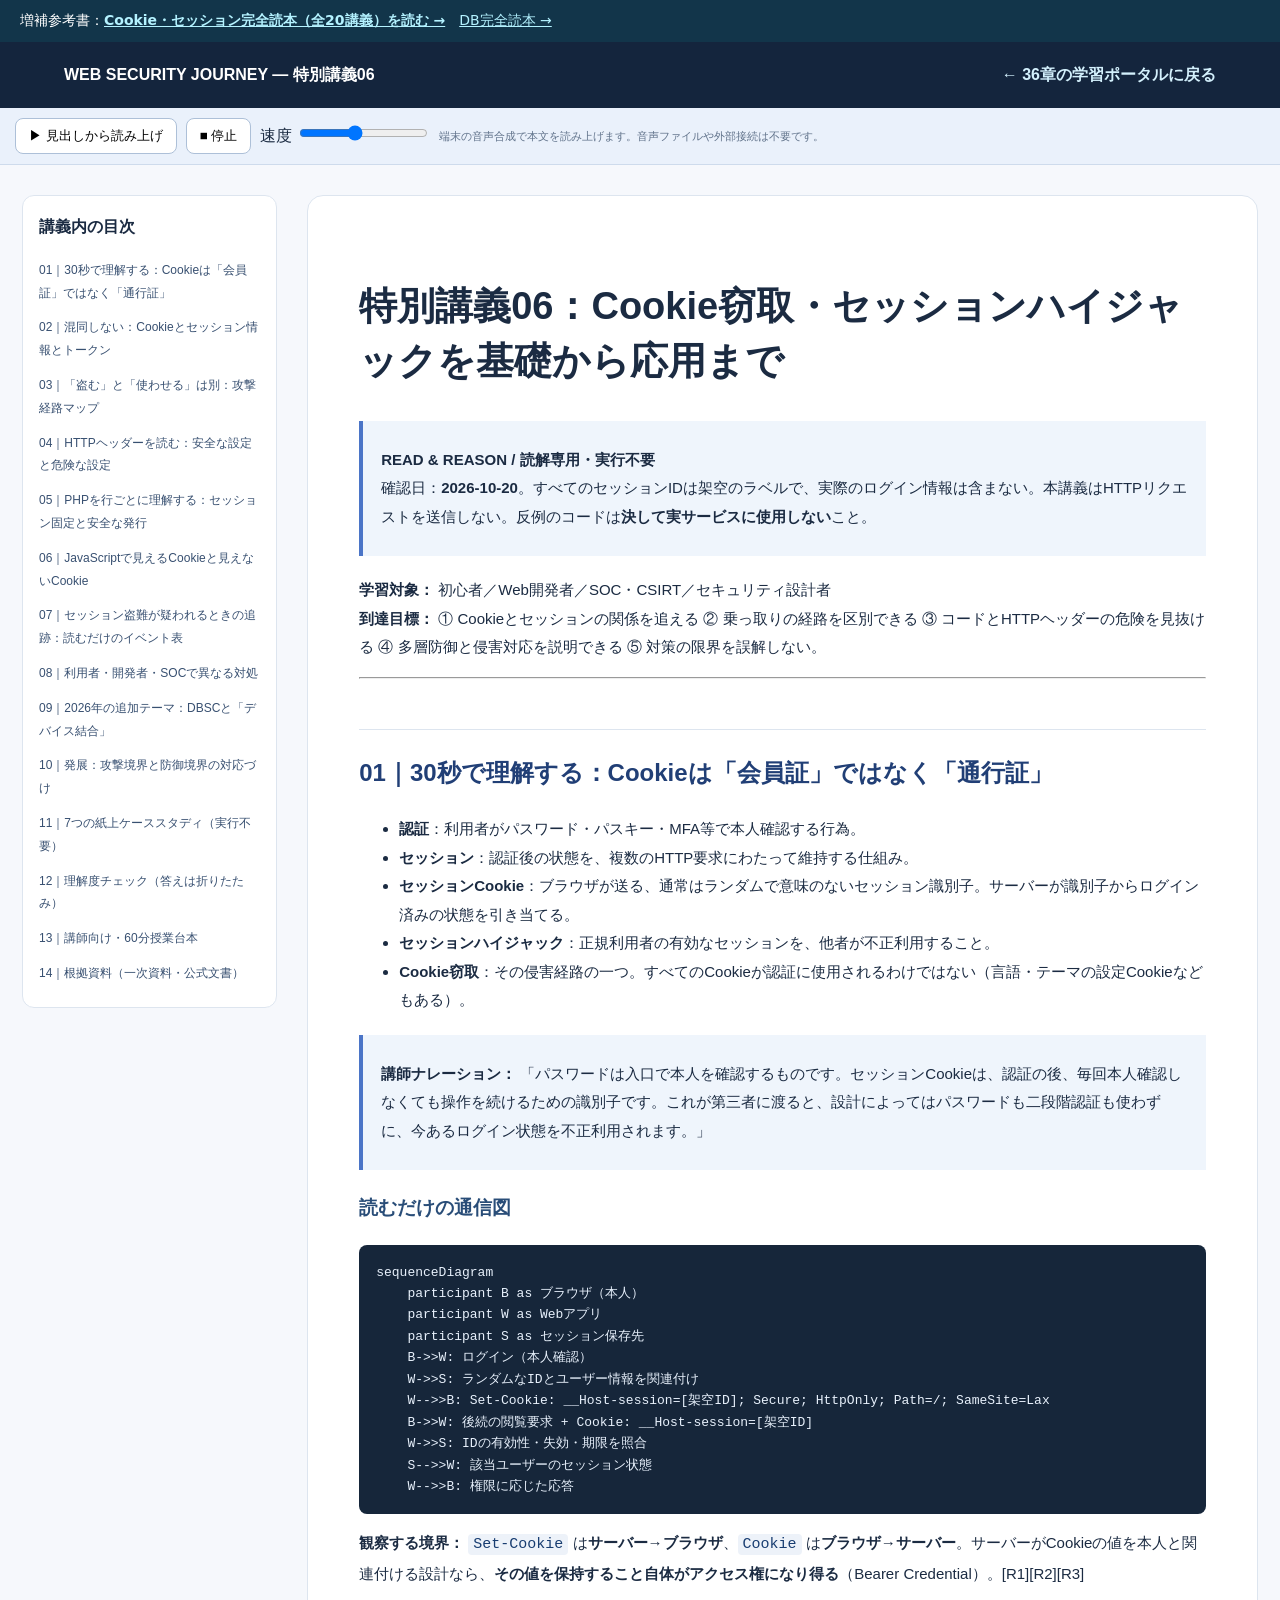
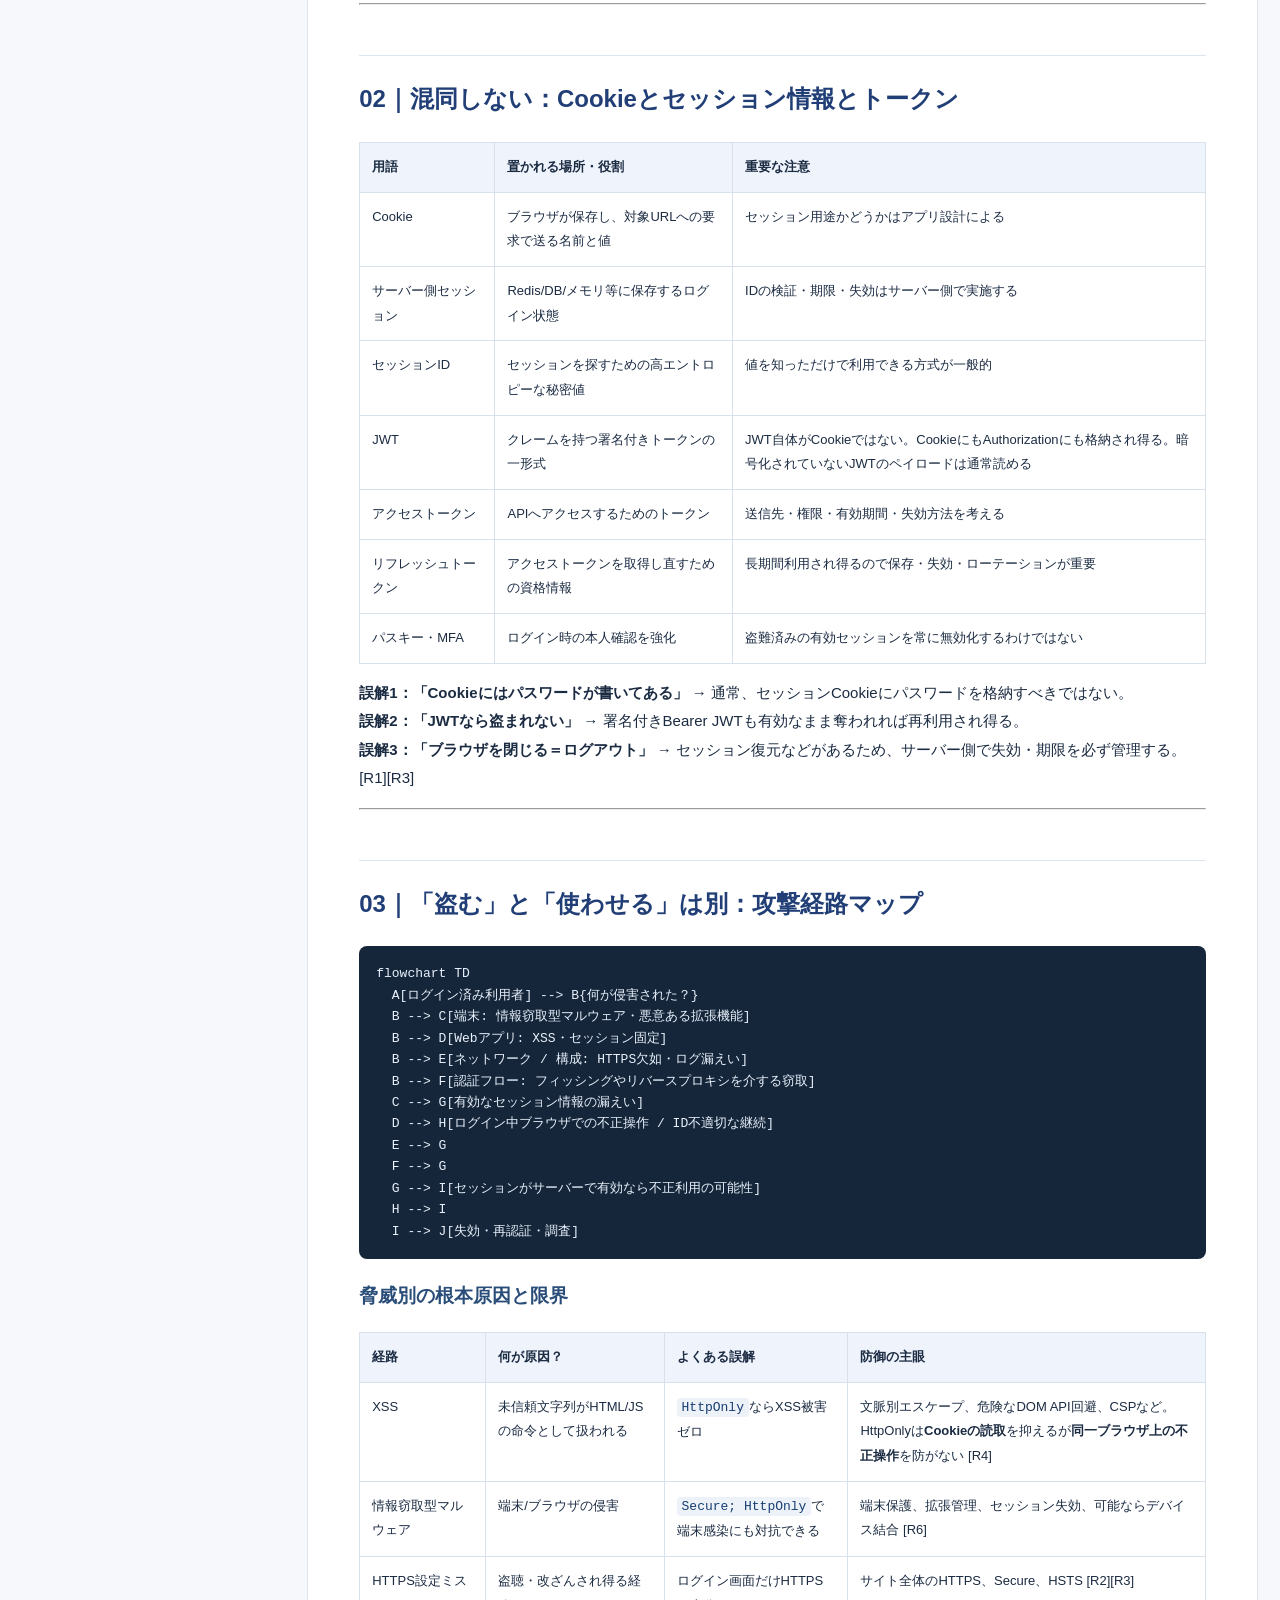
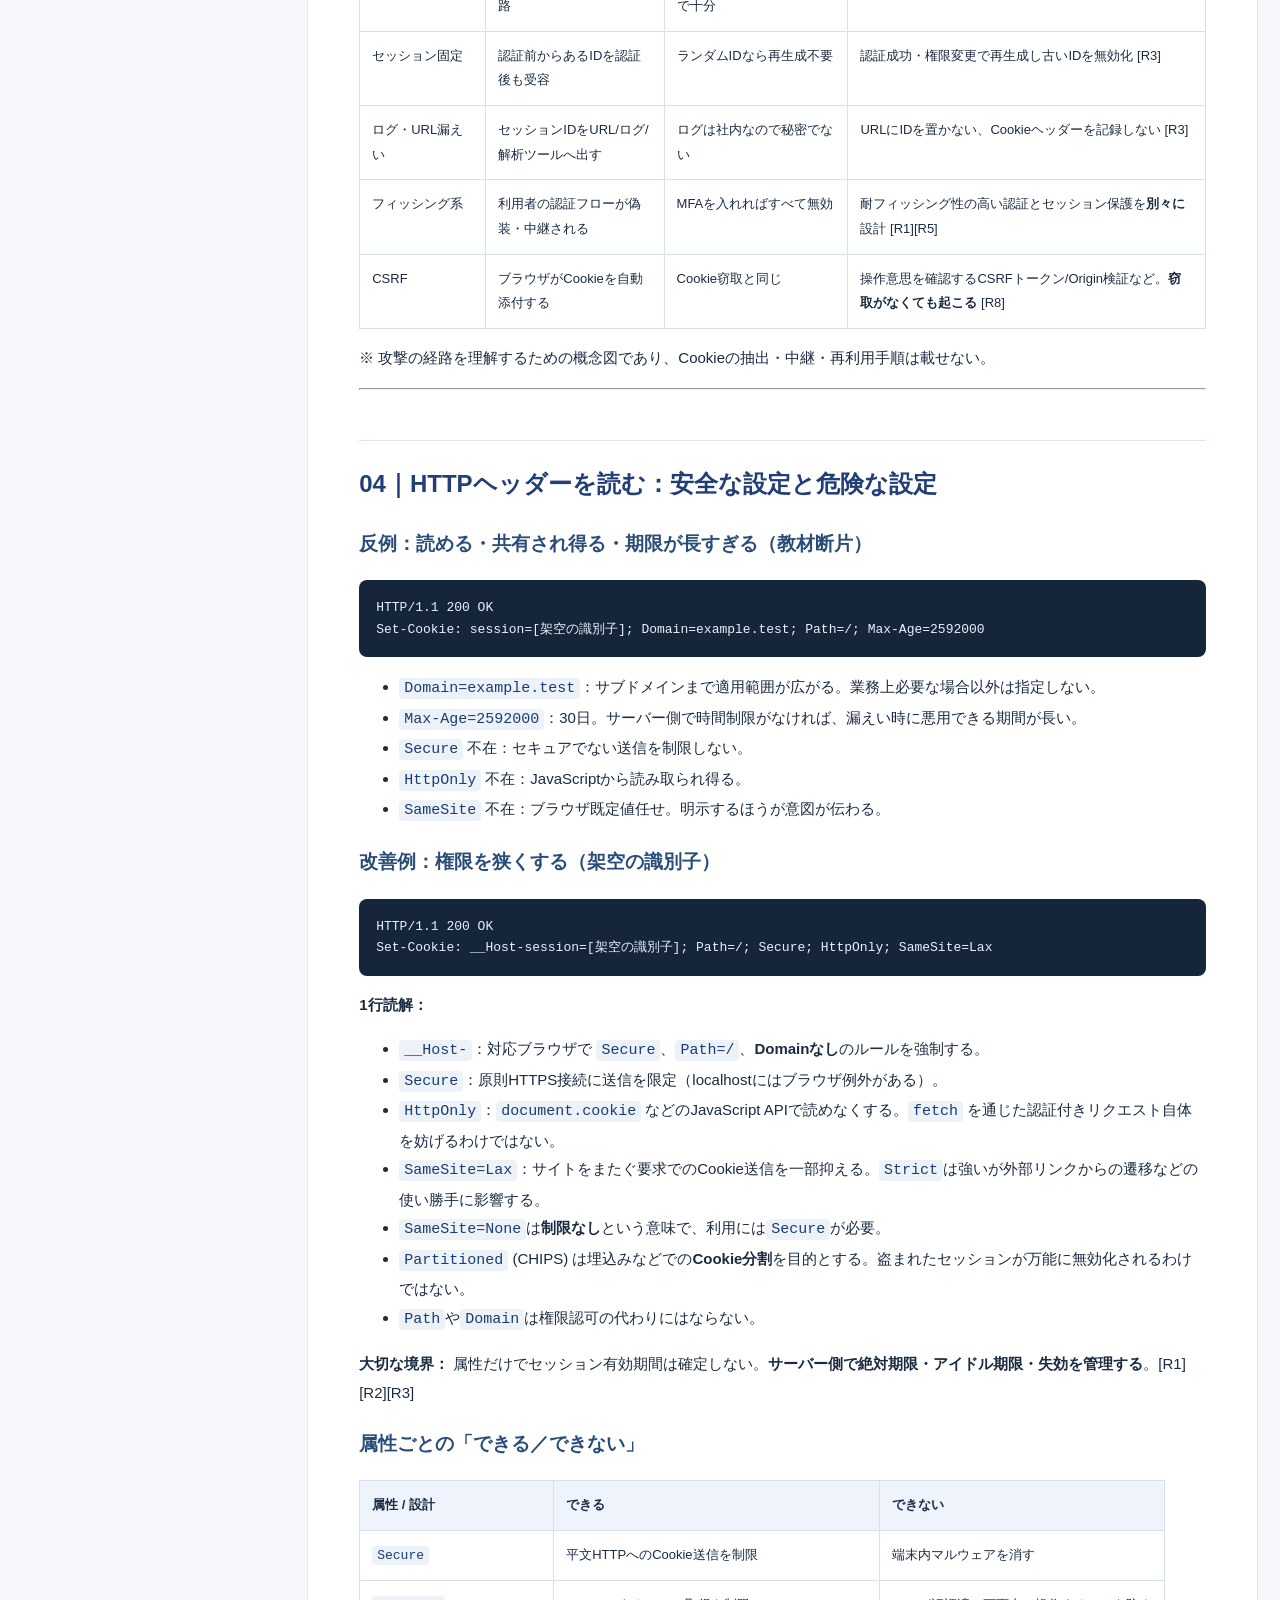
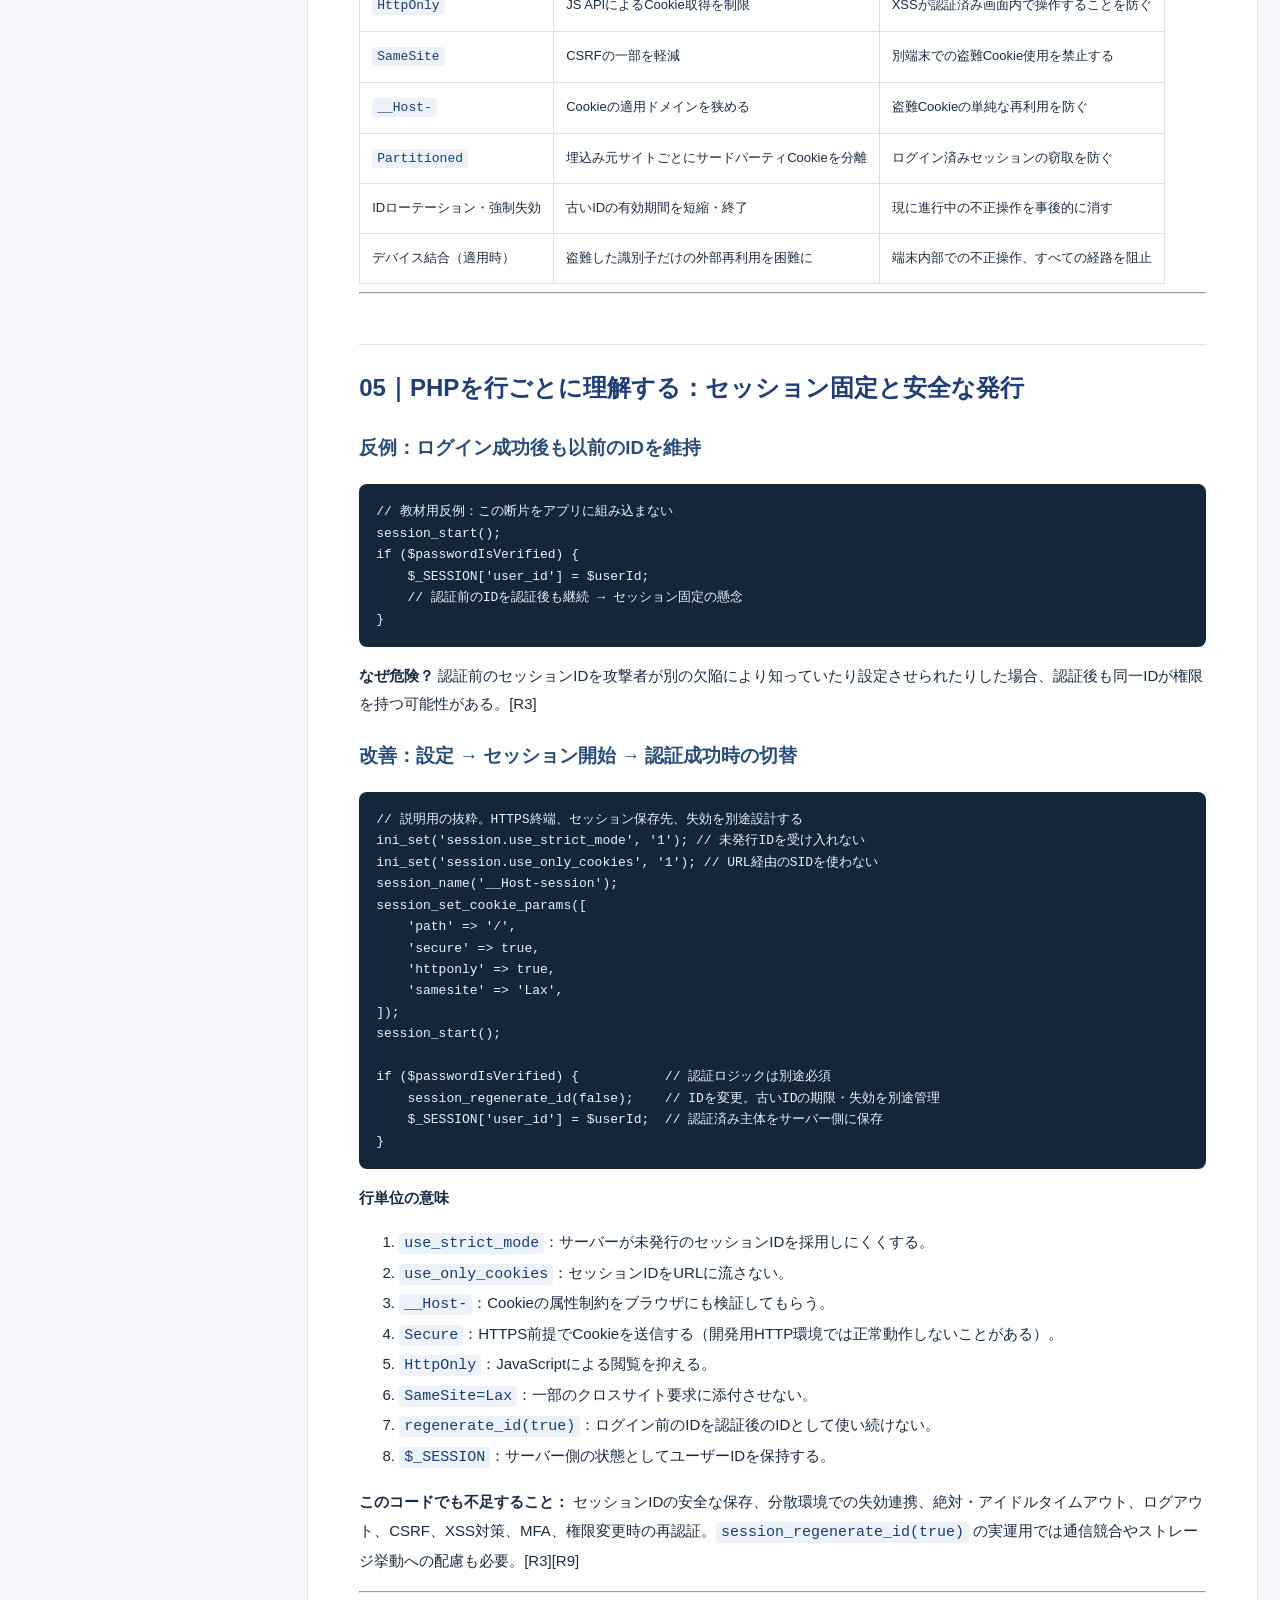
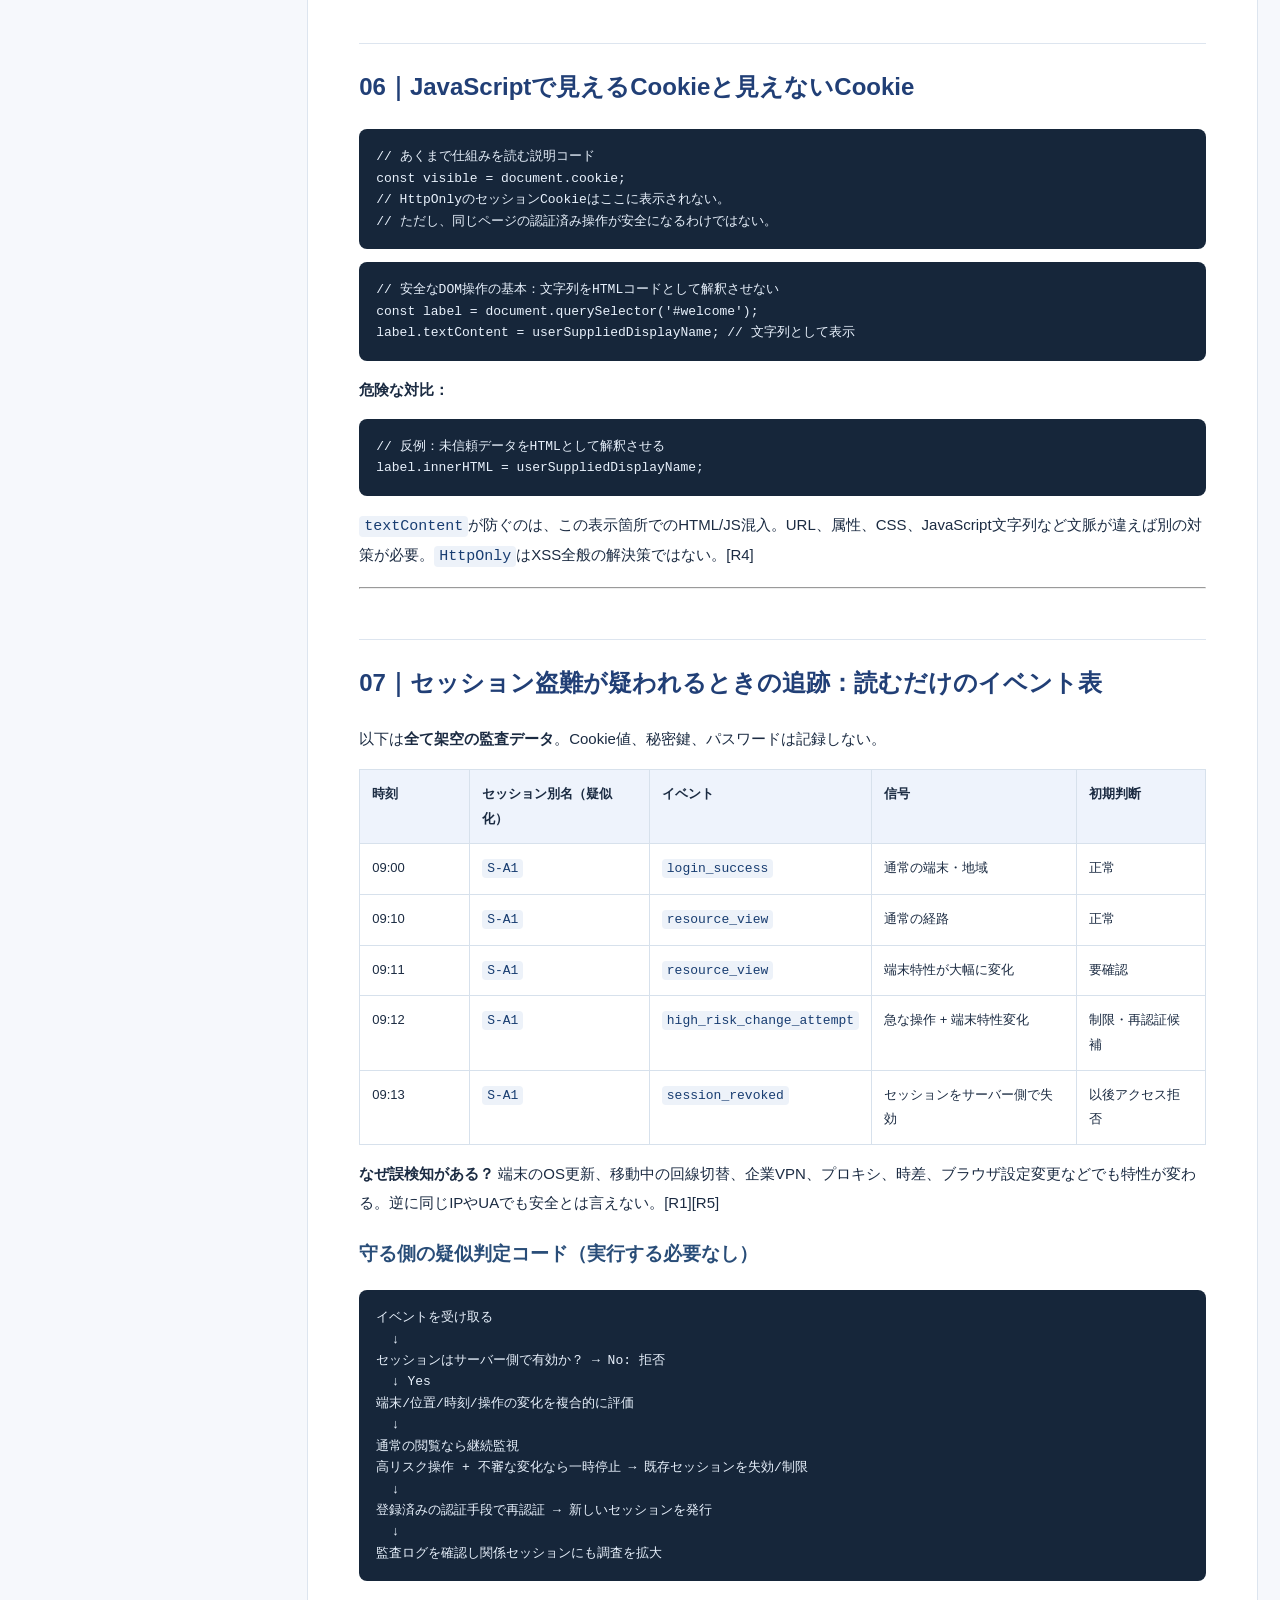
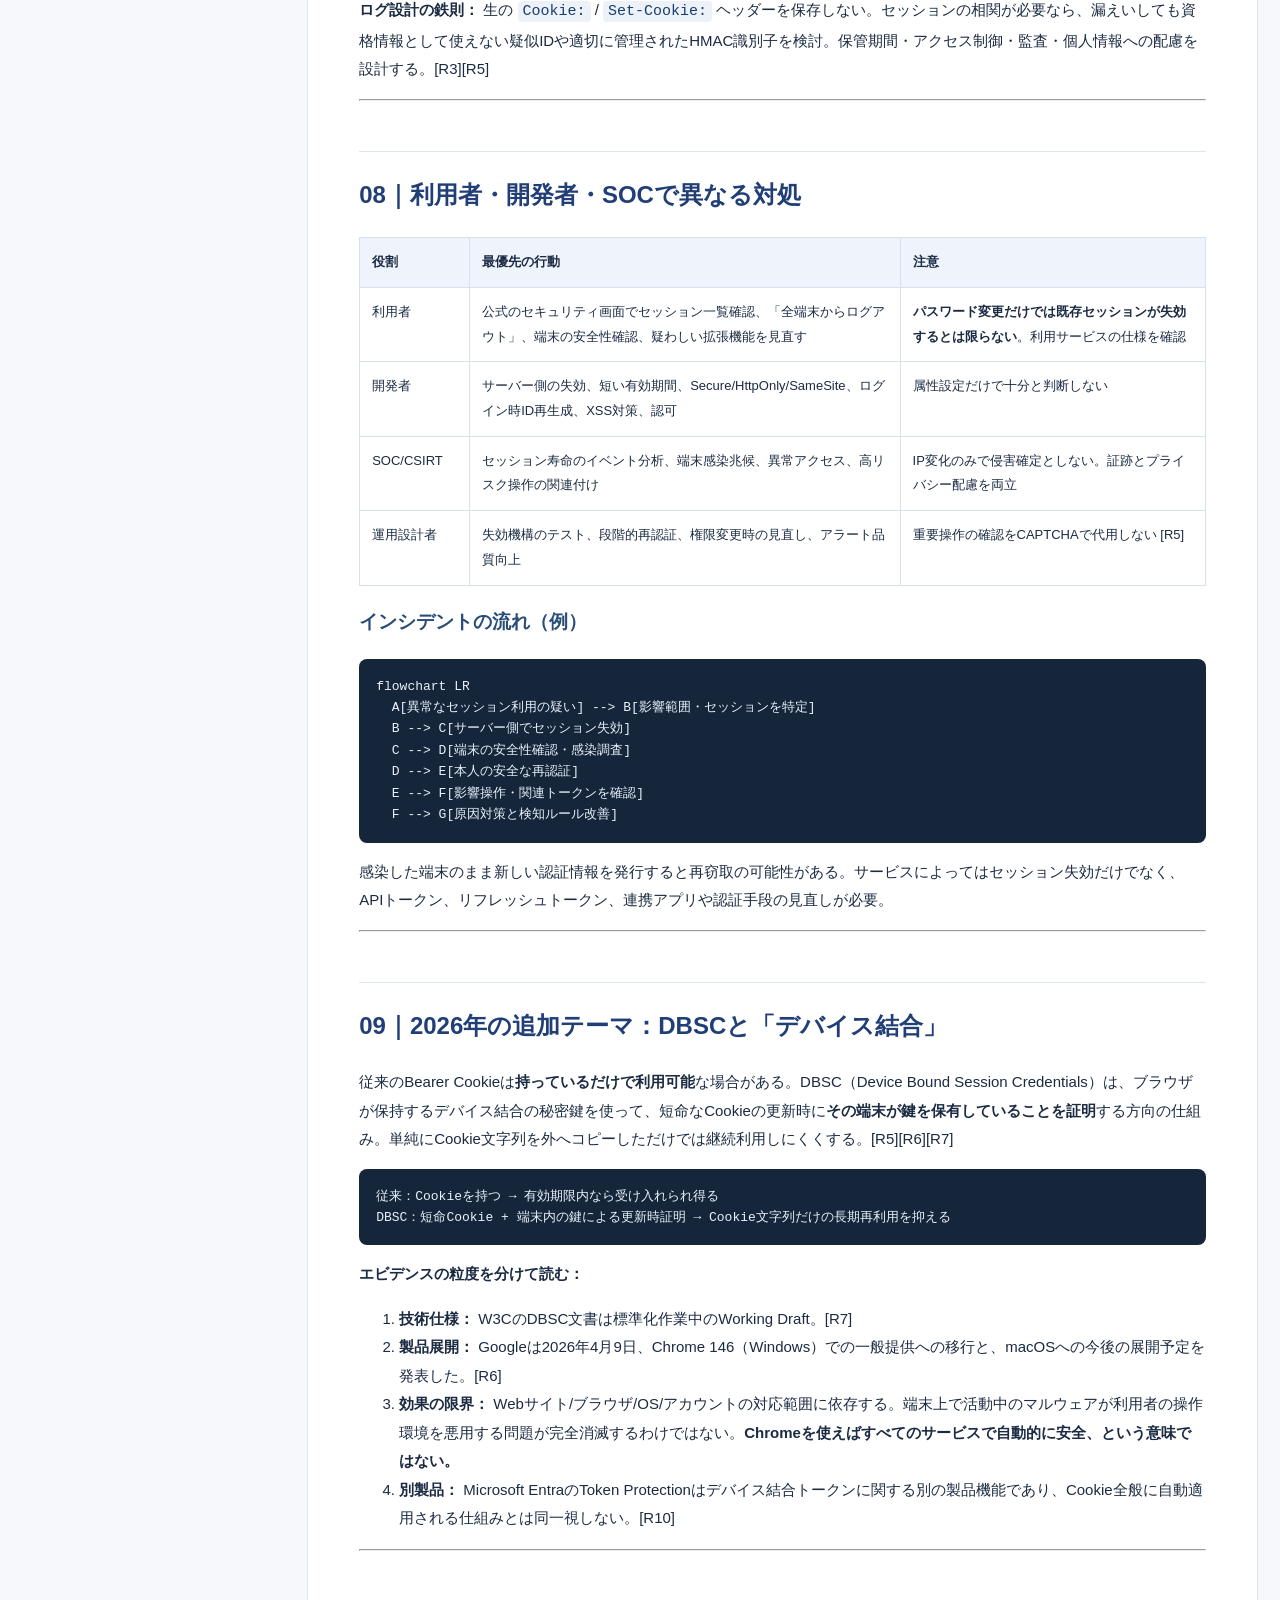
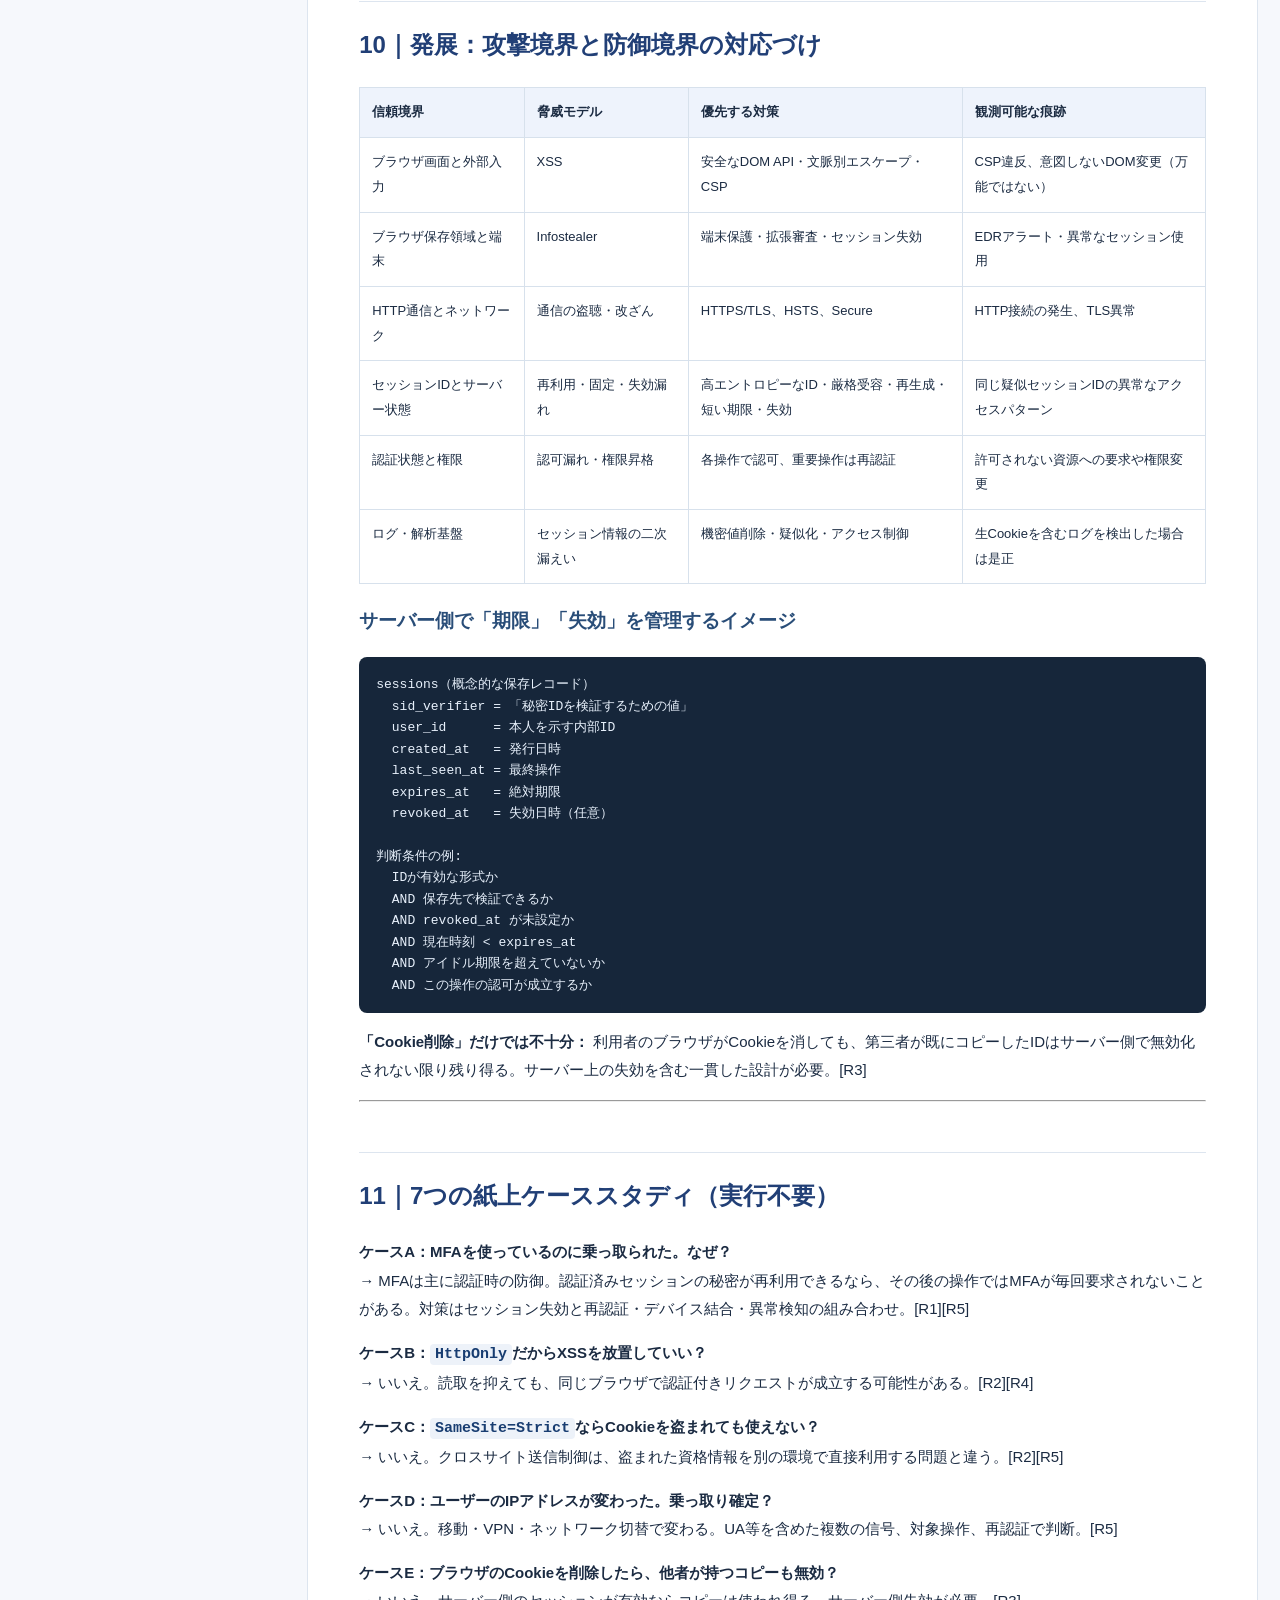
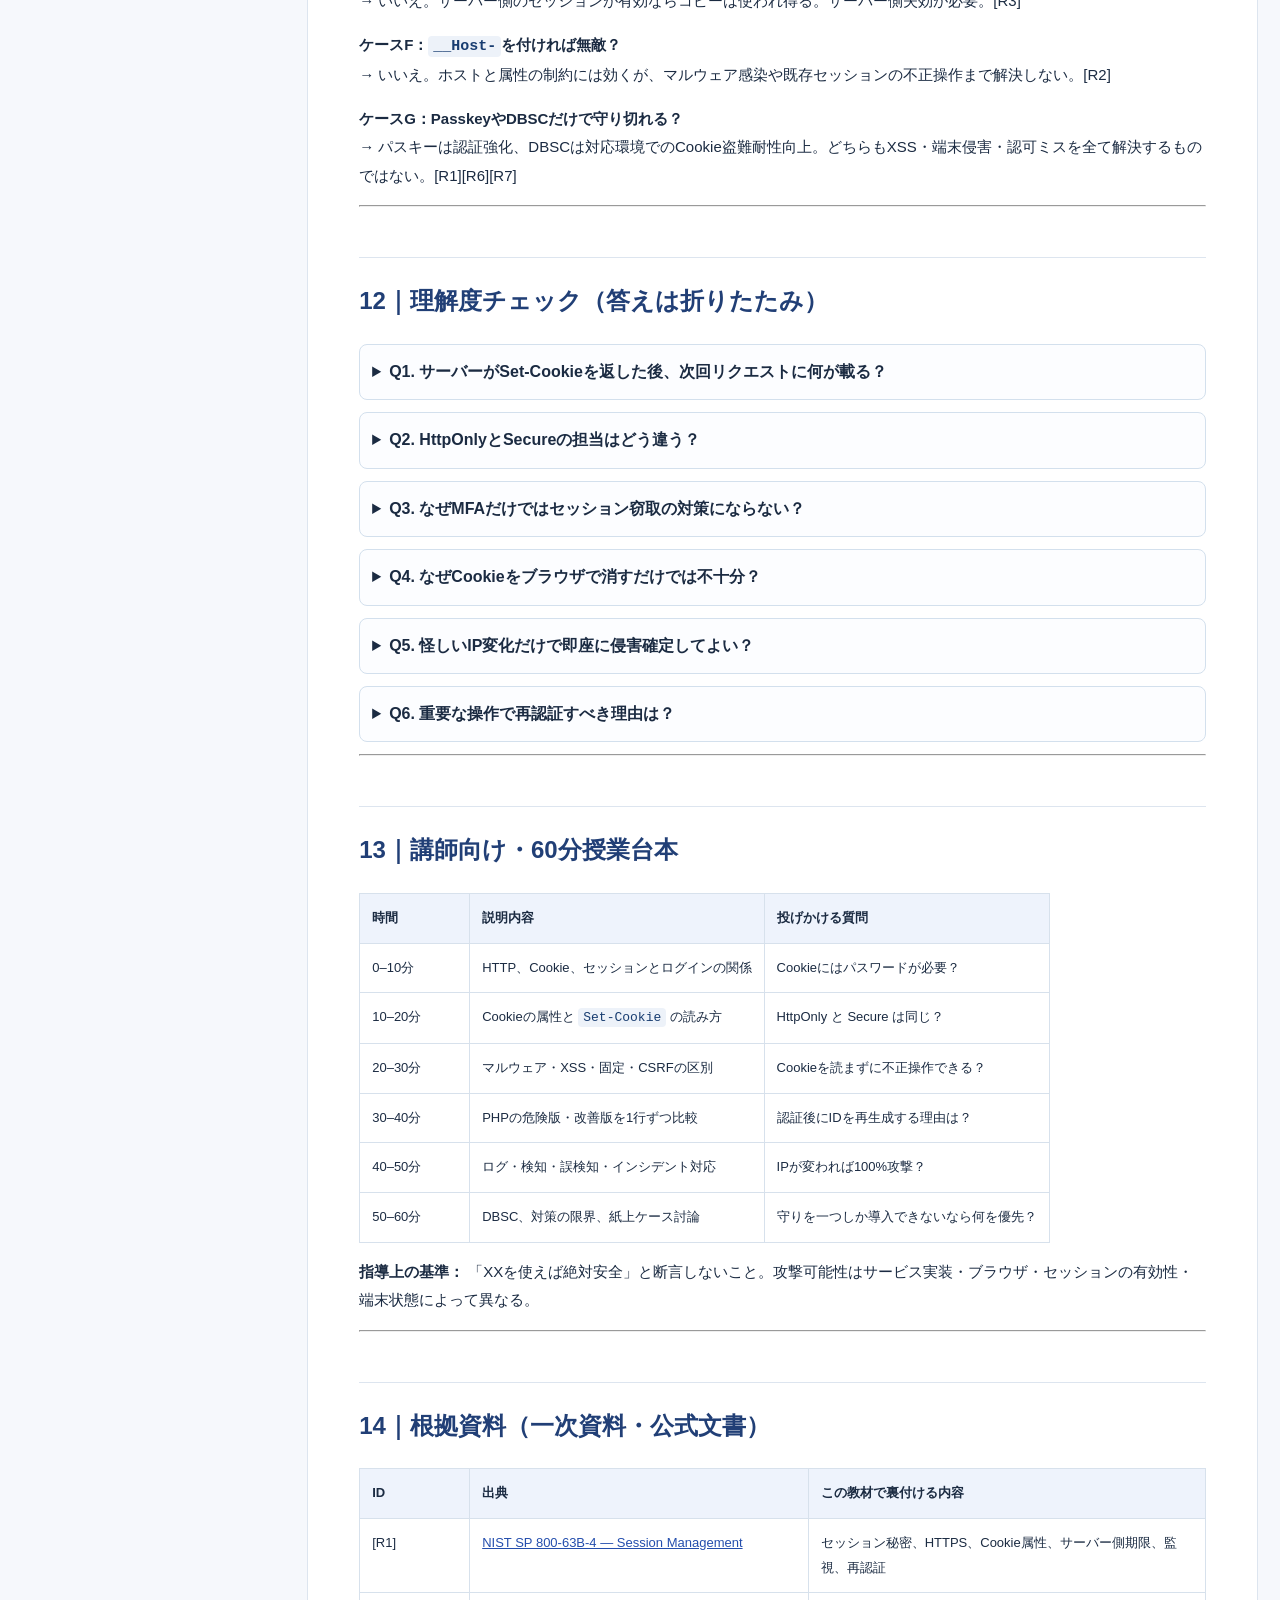
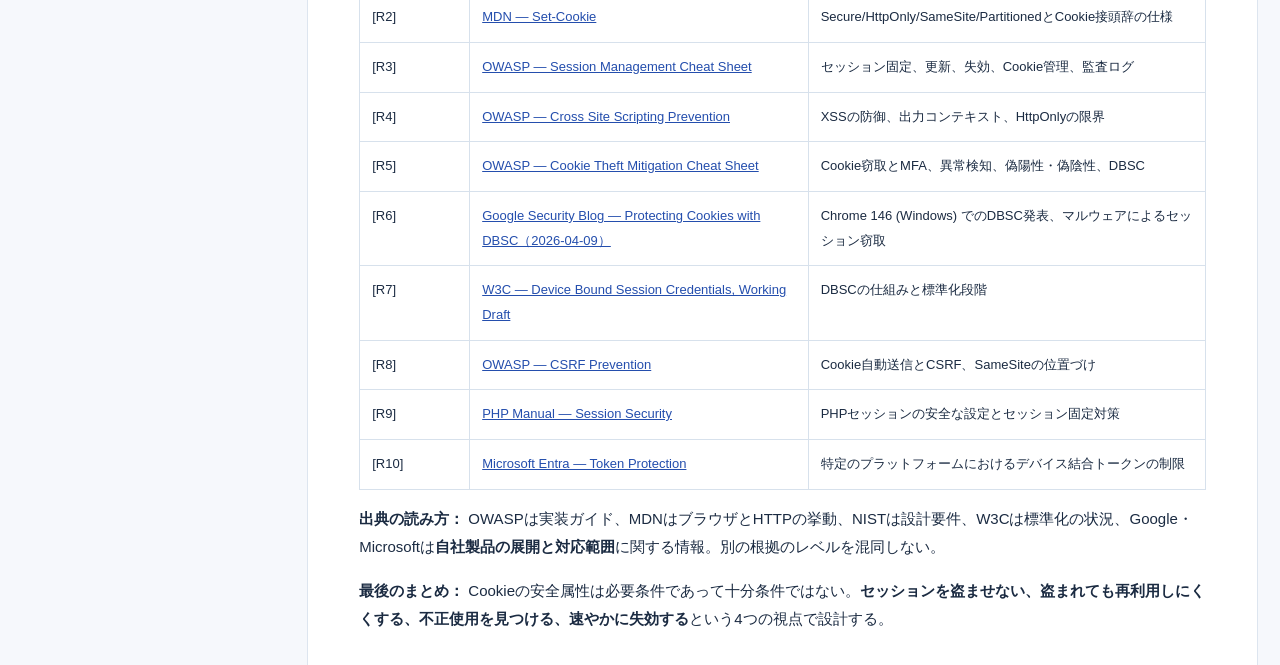
==== commit 7e9cec30: "Add files via upload" ====
--- a/docs/cookie-session.html
+++ b/docs/cookie-session.html
@@ -11,7 +11,7 @@
 article{background:white;border:1px solid var(--border);border-radius:16px;padding:clamp(20px,4vw,55px);min-width:0}h1{font-size:clamp(24px,3vw,38px);line-height:1.45}h2{margin-top:50px;border-top:1px solid var(--border);padding-top:20px;color:#213f76;scroll-margin-top:15px}h3{color:#294d78}p,li{font-size:15px}a{color:var(--blue);overflow-wrap:anywhere}pre{background:#16263a;color:#e8f1fc;padding:17px;border-radius:8px;overflow-x:auto;font-size:13px;line-height:1.65}code{font-family:ui-monospace,SFMono-Regular,Menlo,Consolas,monospace}:not(pre)>code{background:#edf2f9;color:#183d71;padding:2px 5px;border-radius:4px}table{border-collapse:collapse;width:100%;display:block;overflow-x:auto;font-size:13px}th,td{border:1px solid #d7e1ec;padding:12px;text-align:left;vertical-align:top;min-width:110px}th{background:#eef3fc}blockquote{border-left:4px solid #4b75c7;background:#eff5fc;margin:20px 0;padding:10px 18px}details{border:1px solid #d3e0ed;margin:12px 0;border-radius:8px;padding:12px;background:#fcfdff}summary{cursor:pointer;font-weight:700}.voice{position:sticky;top:0;z-index:2;padding:10px 15px;background:#eaf1fb;border-bottom:1px solid #cedbec;display:flex;gap:9px;align-items:center;flex-wrap:wrap}button{border:1px solid #adc0d8;padding:8px 13px;border-radius:8px;background:white;cursor:pointer}button:focus-visible,a:focus-visible{outline:3px solid #e8bd51;outline-offset:2px}.voice small{font-size:11px;color:#61738b}
 @media(max-width:920px){.wrapper{display:block;padding:10px}nav{position:static;max-height:260px;overflow-y:auto;margin:15px 0}article{padding:20px}}
 </style></head>
-<body><div class="top"><strong>WEB SECURITY JOURNEY — 特別講義06</strong><a href="index.html#lesson-31">← 36章の学習ポータルに戻る</a></div>
+<body><div style="position:relative;z-index:10;background:#12354a;color:white;padding:12px 20px;font:14px system-ui,sans-serif">増補参考書：<a href="cookie-book.html" style="color:#b4f2ff;font-weight:bold">Cookie・セッション完全読本（全20講義）を読む →</a>　<a href="database-book.html" style="color:#b4f2ff">DB完全読本 →</a></div><div class="top"><strong>WEB SECURITY JOURNEY — 特別講義06</strong><a href="index.html#lesson-31">← 36章の学習ポータルに戻る</a></div>
 <div class="voice"><button id="read" type="button">▶ 見出しから読み上げ</button><button id="halt" type="button">■ 停止</button><label>速度 <input id="speed" type="range" min="0.7" max="1.4" step="0.1" value="1"></label><small id="voice-hint">端末の音声合成で本文を読み上げます。音声ファイルや外部接続は不要です。</small></div>
 <div class="wrapper"><nav aria-label="講義の見出し一覧"><strong>講義内の目次</strong><a href="#01-30秒で理解する-cookieは-会員証-ではなく-通行証">01｜30秒で理解する：Cookieは「会員証」ではなく「通行証」</a>
 <a href="#02-混同しない-cookieとセッション情報とトークン">02｜混同しない：Cookieとセッション情報とトークン</a>
